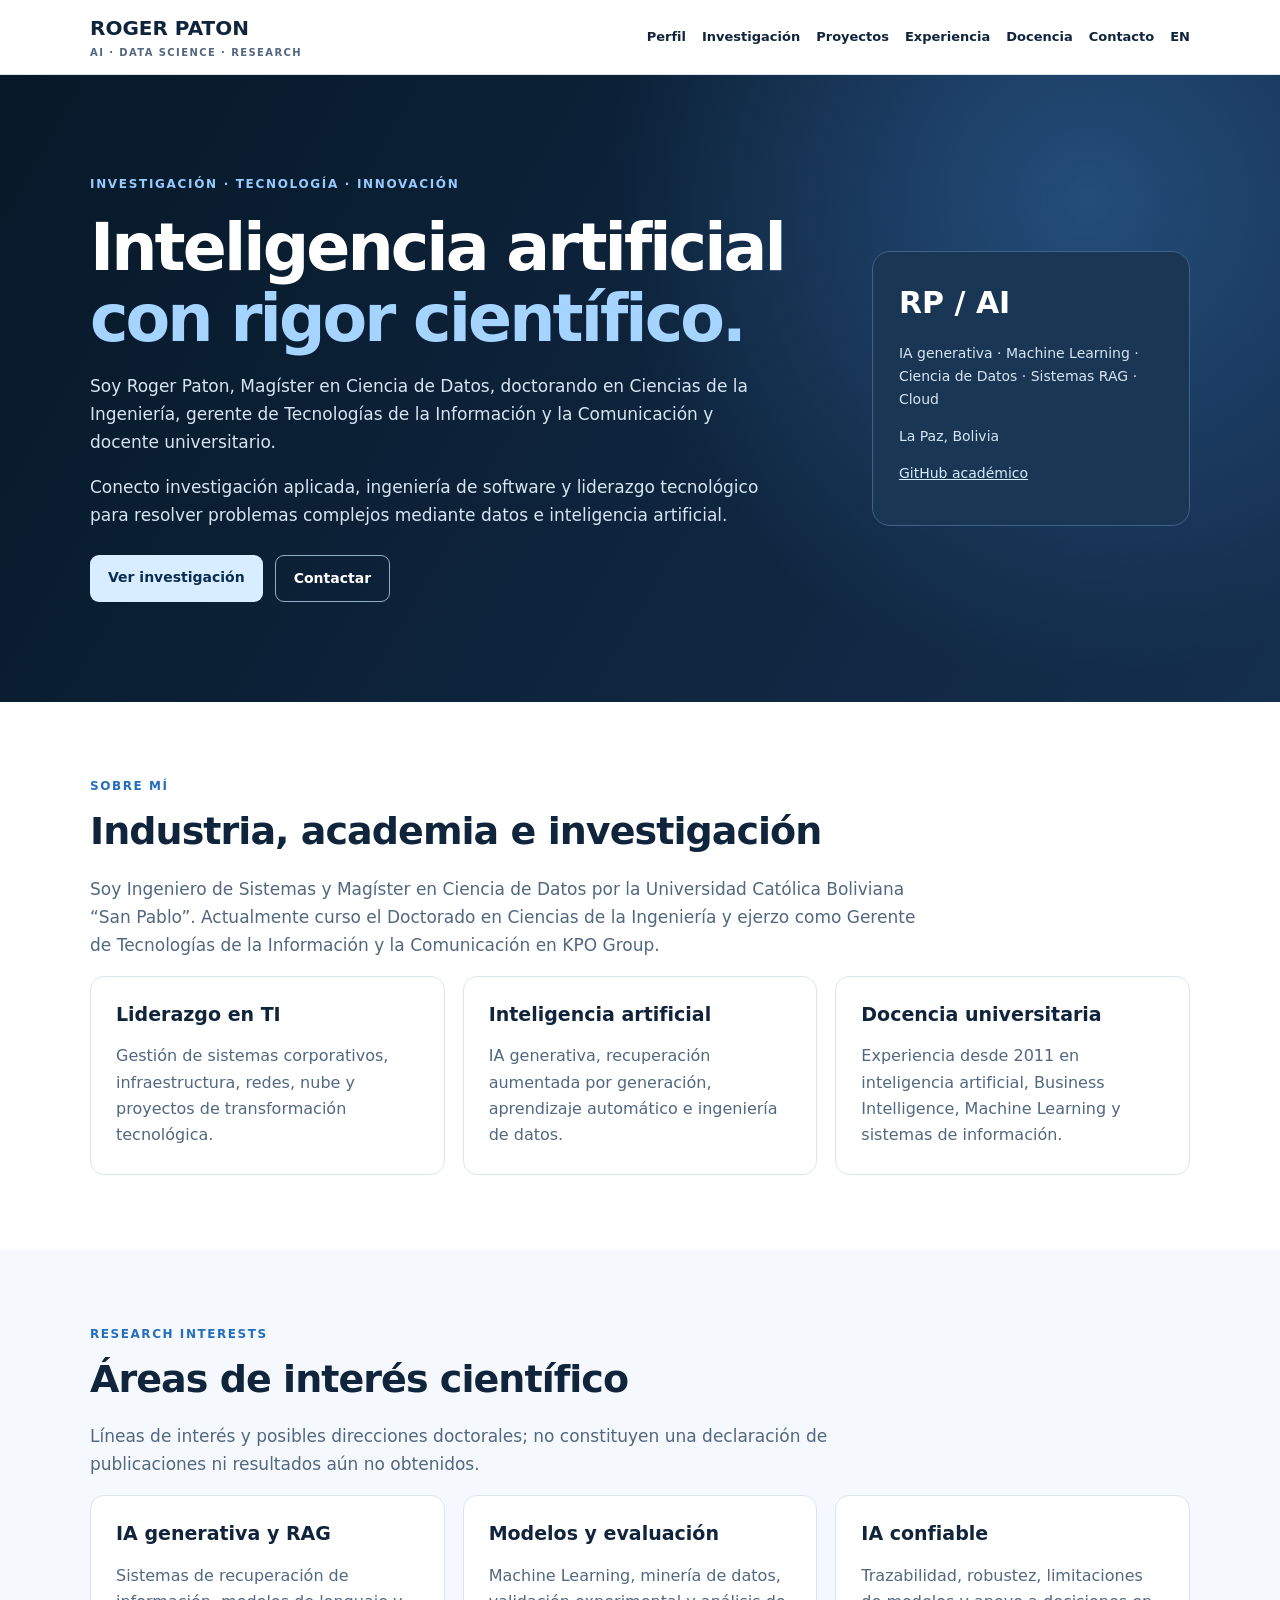
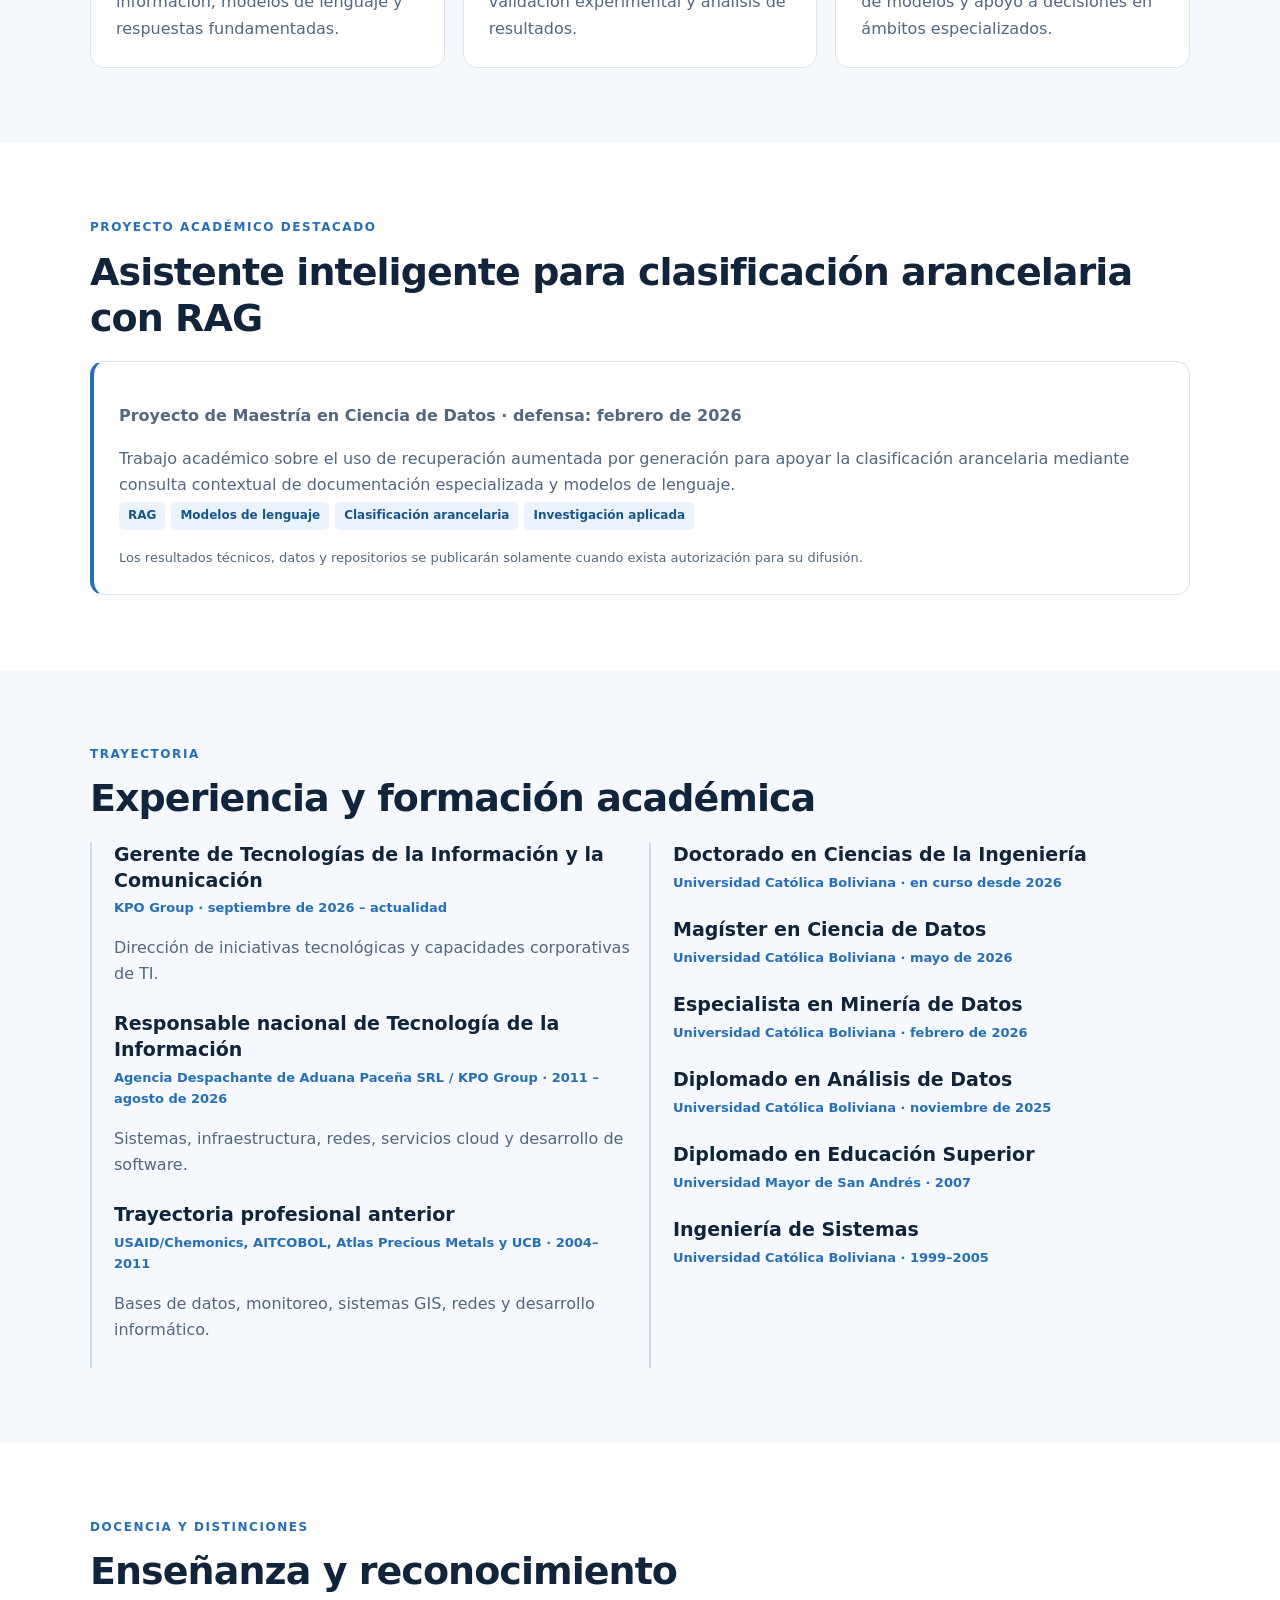
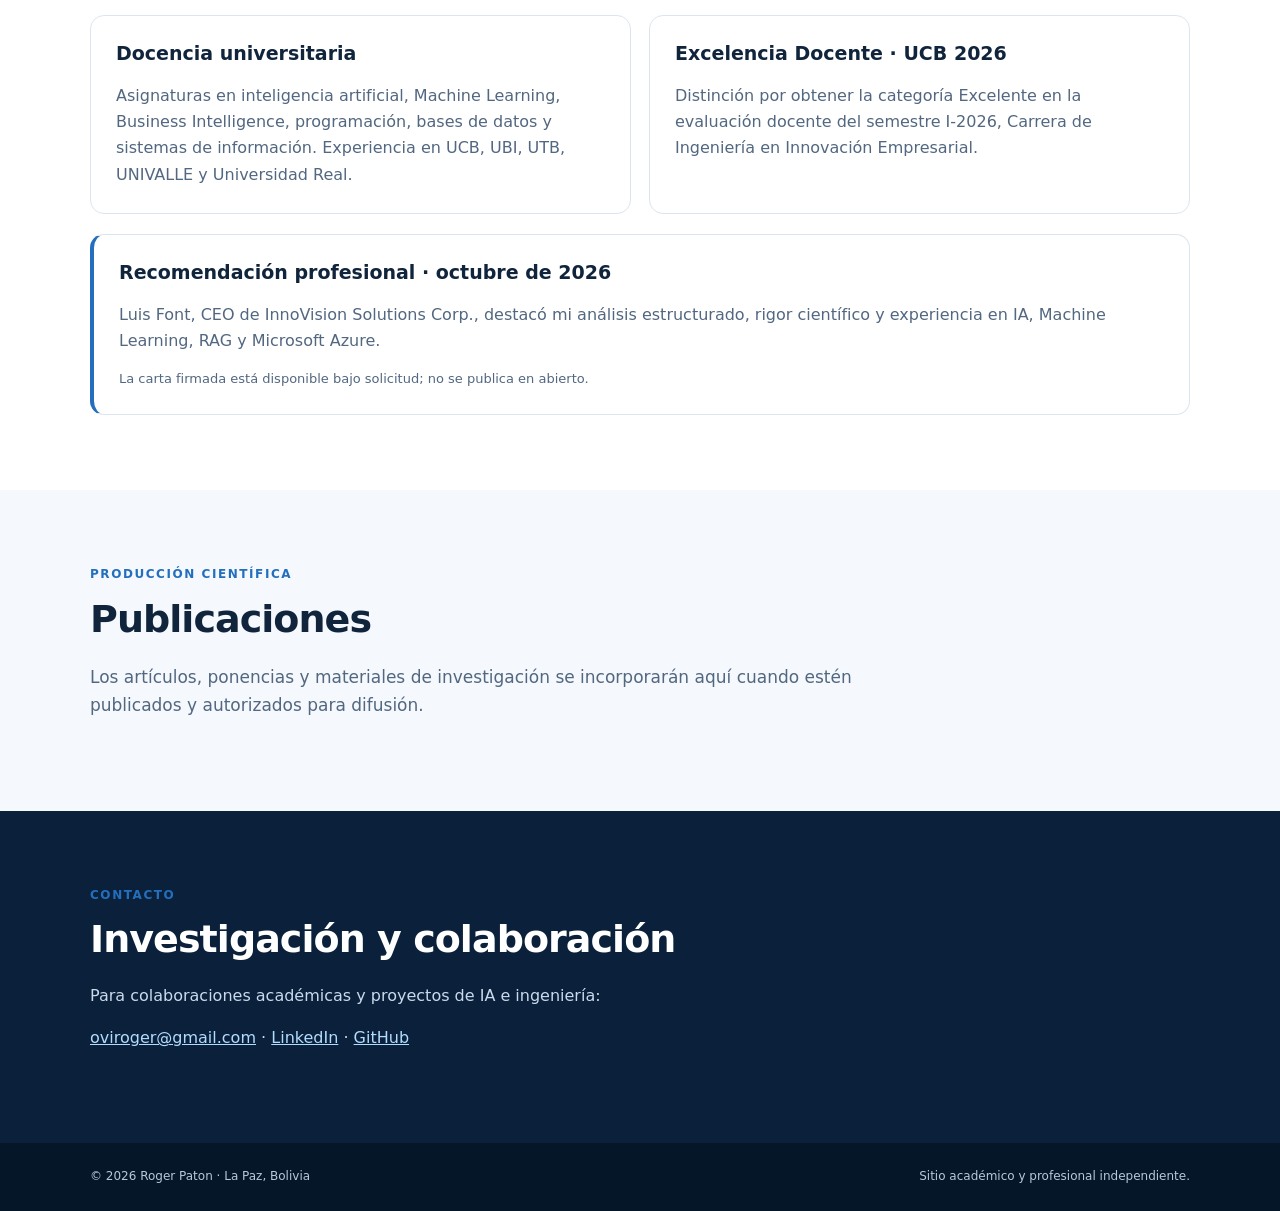
==== index.html @ f7f57e10 "Publish Spanish homepage with Roger Paton branding" ====
<!doctype html>
<html lang="es"><head><meta charset="utf-8"><meta name="viewport" content="width=device-width, initial-scale=1">
<meta name="description" content="Roger Paton: investigación en inteligencia artificial, ciencia de datos, RAG e ingeniería. Perfil académico y profesional.">
<title>Roger Paton | AI, Data Science & Engineering Research</title>
<link rel="stylesheet" href="/assets/style.css"><link rel="canonical" href="https://roger-paton-ai.github.io/">
<link rel="alternate" hreflang="en" href="https://roger-paton-ai.github.io/en/"></head>
<body><a class="skip" href="#inicio">Ir al contenido</a>
<header><div class="wrap"><a class="brand" href="/">ROGER PATON<small>AI · DATA SCIENCE · RESEARCH</small></a><nav aria-label="Navegación"><a href="#perfil">Perfil</a><a href="#investigacion">Investigación</a><a href="#proyectos">Proyectos</a><a href="#experiencia">Experiencia</a><a href="#docencia">Docencia</a><a href="#contacto">Contacto</a><a href="/en/" lang="en">EN</a></nav></div></header>
<main id="inicio"><section class="hero"><div class="wrap hero-grid"><div><div class="eyebrow">Investigación · Tecnología · Innovación</div><h1>Inteligencia artificial <span>con rigor científico.</span></h1><p>Soy Roger Paton, Magíster en Ciencia de Datos, doctorando en Ciencias de la Ingeniería, gerente de Tecnologías de la Información y la Comunicación y docente universitario.</p><p>Conecto investigación aplicada, ingeniería de software y liderazgo tecnológico para resolver problemas complejos mediante datos e inteligencia artificial.</p><div class="buttons"><a class="btn" href="#investigacion">Ver investigación</a><a class="btn outline" href="#contacto">Contactar</a></div></div><aside class="hero-card"><strong>RP / AI</strong><p>IA generativa · Machine Learning · Ciencia de Datos · Sistemas RAG · Cloud</p><p>La Paz, Bolivia</p><p><a href="https://github.com/roger-paton-ai" style="color:#d4ecff">GitHub académico</a></p></aside></div></section>
<section class="section" id="perfil"><div class="wrap"><div class="over">Sobre mí</div><h2>Industria, academia e investigación</h2><p class="lead">Soy Ingeniero de Sistemas y Magíster en Ciencia de Datos por la Universidad Católica Boliviana “San Pablo”. Actualmente curso el Doctorado en Ciencias de la Ingeniería y ejerzo como Gerente de Tecnologías de la Información y la Comunicación en KPO Group.</p><div class="grid3"><article class="card"><h3>Liderazgo en TI</h3><p>Gestión de sistemas corporativos, infraestructura, redes, nube y proyectos de transformación tecnológica.</p></article><article class="card"><h3>Inteligencia artificial</h3><p>IA generativa, recuperación aumentada por generación, aprendizaje automático e ingeniería de datos.</p></article><article class="card"><h3>Docencia universitaria</h3><p>Experiencia desde 2011 en inteligencia artificial, Business Intelligence, Machine Learning y sistemas de información.</p></article></div></div></section>
<section class="section alt" id="investigacion"><div class="wrap"><div class="over">Research interests</div><h2>Áreas de interés científico</h2><p class="lead">Líneas de interés y posibles direcciones doctorales; no constituyen una declaración de publicaciones ni resultados aún no obtenidos.</p><div class="grid3"><article class="card"><h3>IA generativa y RAG</h3><p>Sistemas de recuperación de información, modelos de lenguaje y respuestas fundamentadas.</p></article><article class="card"><h3>Modelos y evaluación</h3><p>Machine Learning, minería de datos, validación experimental y análisis de resultados.</p></article><article class="card"><h3>IA confiable</h3><p>Trazabilidad, robustez, limitaciones de modelos y apoyo a decisiones en ámbitos especializados.</p></article></div></div></section>
<section class="section" id="proyectos"><div class="wrap"><div class="over">Proyecto académico destacado</div><h2>Asistente inteligente para clasificación arancelaria con RAG</h2><div class="panel feature"><p><strong>Proyecto de Maestría en Ciencia de Datos · defensa: febrero de 2026</strong></p><p>Trabajo académico sobre el uso de recuperación aumentada por generación para apoyar la clasificación arancelaria mediante consulta contextual de documentación especializada y modelos de lenguaje.</p><span class="tag">RAG</span><span class="tag">Modelos de lenguaje</span><span class="tag">Clasificación arancelaria</span><span class="tag">Investigación aplicada</span><p class="small">Los resultados técnicos, datos y repositorios se publicarán solamente cuando exista autorización para su difusión.</p></div></div></section>
<section class="section alt" id="experiencia"><div class="wrap"><div class="over">Trayectoria</div><h2>Experiencia y formación académica</h2><div class="grid2"><div class="timeline"><div class="entry"><h3>Gerente de Tecnologías de la Información y la Comunicación</h3><small>KPO Group · septiembre de 2026 – actualidad</small><p>Dirección de iniciativas tecnológicas y capacidades corporativas de TI.</p></div><div class="entry"><h3>Responsable nacional de Tecnología de la Información</h3><small>Agencia Despachante de Aduana Paceña SRL / KPO Group · 2011 – agosto de 2026</small><p>Sistemas, infraestructura, redes, servicios cloud y desarrollo de software.</p></div><div class="entry"><h3>Trayectoria profesional anterior</h3><small>USAID/Chemonics, AITCOBOL, Atlas Precious Metals y UCB · 2004–2011</small><p>Bases de datos, monitoreo, sistemas GIS, redes y desarrollo informático.</p></div></div><div class="timeline"><div class="entry"><h3>Doctorado en Ciencias de la Ingeniería</h3><small>Universidad Católica Boliviana · en curso desde 2026</small></div><div class="entry"><h3>Magíster en Ciencia de Datos</h3><small>Universidad Católica Boliviana · mayo de 2026</small></div><div class="entry"><h3>Especialista en Minería de Datos</h3><small>Universidad Católica Boliviana · febrero de 2026</small></div><div class="entry"><h3>Diplomado en Análisis de Datos</h3><small>Universidad Católica Boliviana · noviembre de 2025</small></div><div class="entry"><h3>Diplomado en Educación Superior</h3><small>Universidad Mayor de San Andrés · 2007</small></div><div class="entry"><h3>Ingeniería de Sistemas</h3><small>Universidad Católica Boliviana · 1999–2005</small></div></div></div></div></section>
<section class="section" id="docencia"><div class="wrap"><div class="over">Docencia y distinciones</div><h2>Enseñanza y reconocimiento</h2><div class="grid2"><article class="card"><h3>Docencia universitaria</h3><p>Asignaturas en inteligencia artificial, Machine Learning, Business Intelligence, programación, bases de datos y sistemas de información. Experiencia en UCB, UBI, UTB, UNIVALLE y Universidad Real.</p></article><article class="card"><h3>Excelencia Docente · UCB 2026</h3><p>Distinción por obtener la categoría Excelente en la evaluación docente del semestre I-2026, Carrera de Ingeniería en Innovación Empresarial.</p></article></div><div class="panel feature" style="margin-top:20px"><h3>Recomendación profesional · octubre de 2026</h3><p>Luis Font, CEO de InnoVision Solutions Corp., destacó mi análisis estructurado, rigor científico y experiencia en IA, Machine Learning, RAG y Microsoft Azure.</p><p class="small">La carta firmada está disponible bajo solicitud; no se publica en abierto.</p></div></div></section>
<section class="section alt" id="publicaciones"><div class="wrap"><div class="over">Producción científica</div><h2>Publicaciones</h2><p class="lead">Los artículos, ponencias y materiales de investigación se incorporarán aquí cuando estén publicados y autorizados para difusión.</p></div></section>
<section class="section contact" id="contacto"><div class="wrap"><div class="over">Contacto</div><h2>Investigación y colaboración</h2><p>Para colaboraciones académicas y proyectos de IA e ingeniería:</p><p><a href="mailto:oviroger@gmail.com">oviroger@gmail.com</a> · <a href="https://www.linkedin.com/in/r-paton-g/">LinkedIn</a> · <a href="https://github.com/roger-paton-ai">GitHub</a></p></div></section></main>
<footer class="footer"><div class="wrap"><span>© 2026 Roger Paton · La Paz, Bolivia</span><span>Sitio académico y profesional independiente.</span></div></footer></body></html>
---- assets/style.css ----
:root{--ink:#10243c;--muted:#526780;--blue:#246fbd;--line:#dce5ee;--bg:#f5f8fc}*{box-sizing:border-box}html{scroll-behavior:smooth}body{margin:0;font:16px/1.65 system-ui,-apple-system,Segoe UI,Arial,sans-serif;color:var(--ink)}a{color:var(--blue)}.wrap{width:min(1100px,92%);margin:auto}header{position:sticky;top:0;background:#fff;border-bottom:1px solid var(--line);z-index:5}header .wrap{min-height:74px;display:flex;align-items:center;justify-content:space-between;gap:16px}.brand{text-decoration:none;color:var(--ink);font-weight:800;font-size:20px}.brand small{display:block;font-size:10px;letter-spacing:.14em;color:var(--muted)}nav{display:flex;gap:16px;flex-wrap:wrap}nav a{color:var(--ink);text-decoration:none;font-size:13px;font-weight:650}.hero{background:radial-gradient(circle at 85% 20%,#244d7a,transparent 40%),linear-gradient(120deg,#071929,#142e4d);color:white;padding:100px 0}.hero-grid{display:grid;grid-template-columns:1.6fr .7fr;gap:55px;align-items:center}.eyebrow{font-size:12px;letter-spacing:.14em;font-weight:750;color:#97caff;text-transform:uppercase}h1{font-size:clamp(40px,5.3vw,65px);letter-spacing:-.045em;line-height:1.1;margin:17px 0}h1 span{color:#a4d4ff}h2{font-size:clamp(29px,3vw,38px);letter-spacing:-.025em;line-height:1.2;margin:12px 0 20px}h3{font-size:19px;line-height:1.35;margin:0 0 9px}.hero p{color:#d7e5f3;font-size:17px;max-width:680px}.hero-card{background:#193755;border:1px solid #3e628a;border-radius:18px;padding:26px}.hero-card strong{display:block;font-size:30px;margin-bottom:12px}.hero-card p{font-size:14px}.buttons{display:flex;gap:12px;flex-wrap:wrap;margin-top:26px}.btn{display:inline-block;text-decoration:none;background:#d8edff;color:#0b2d53;padding:11px 18px;border-radius:9px;font-size:14px;font-weight:800}.btn.outline{background:transparent;border:1px solid #92adc6;color:white}.section{padding:75px 0}.alt{background:var(--bg)}.over{font-size:12px;text-transform:uppercase;letter-spacing:.13em;font-weight:800;color:var(--blue)}.lead{max-width:850px;color:var(--muted);font-size:17px}.grid3,.grid2{display:grid;gap:18px}.grid3{grid-template-columns:repeat(3,1fr)}.grid2{grid-template-columns:repeat(2,1fr)}.card,.panel{border:1px solid var(--line);background:white;border-radius:14px;padding:25px}.card p,.panel p{color:var(--muted);margin-bottom:0}.tag{display:inline-block;background:#eaf3fc;border-radius:5px;padding:4px 9px;margin:4px 6px 4px 0;font-size:12px;color:#19558d;font-weight:700}.timeline{border-left:2px solid #c7dcef;padding-left:22px}.entry{margin-bottom:24px}.entry h3{margin-bottom:4px}.entry small{display:block;font-size:13px;color:var(--blue);font-weight:700;margin-bottom:7px}.entry p{color:var(--muted)}.feature{border-left:4px solid var(--blue)}.small{font-size:13px;color:var(--muted)}.contact{background:#0b213b;color:white}.contact p{color:#cadaed}.contact a{color:#b2dcff}.footer{background:#061629;color:#b6c8da;padding:24px 0;font-size:12px}.footer .wrap{display:flex;justify-content:space-between;gap:20px}.skip{position:absolute;left:-10000px}.skip:focus{left:10px;top:10px;z-index:9;background:white}@media(max-width:850px){header .wrap{padding:14px 0;display:block}nav{margin-top:10px}.hero-grid,.grid2{grid-template-columns:1fr}.grid3{grid-template-columns:1fr}.hero{padding:65px 0}.hero-card{max-width:450px}.section{padding:55px 0}.footer .wrap{display:block}}
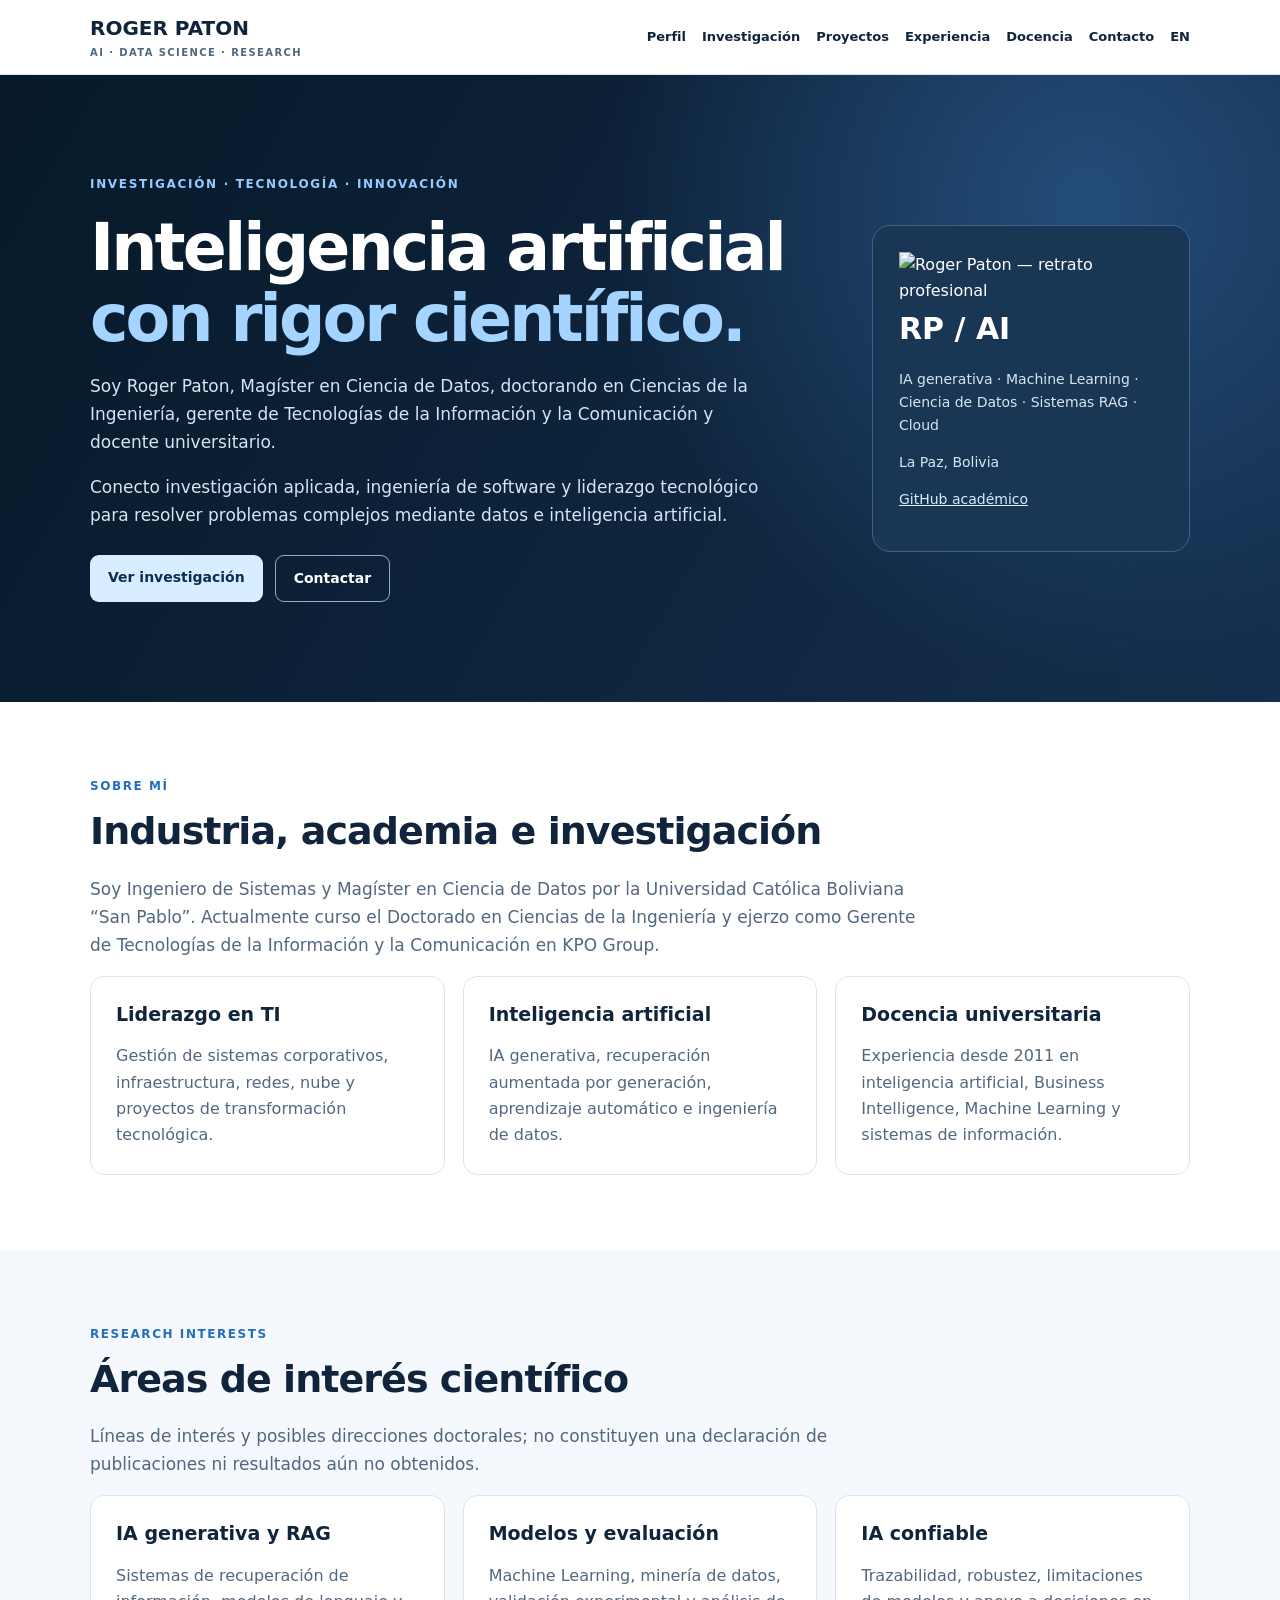
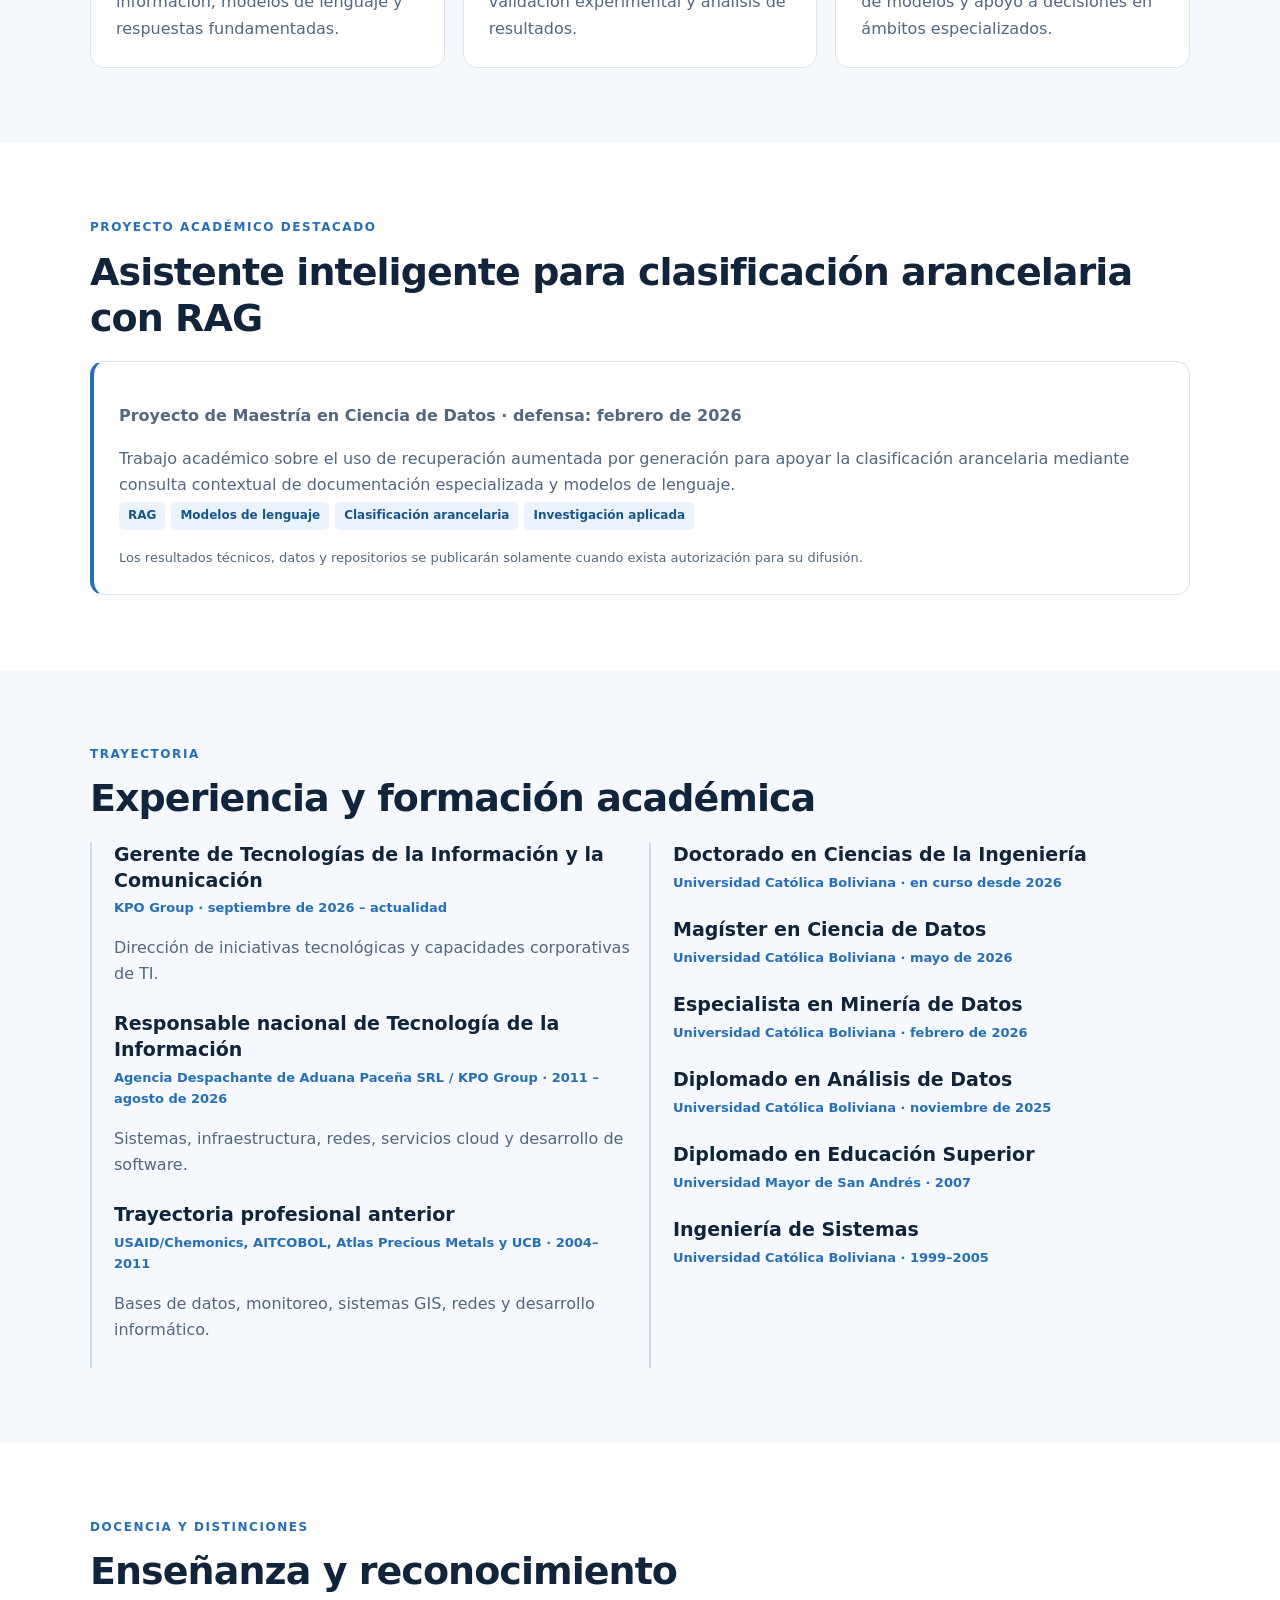
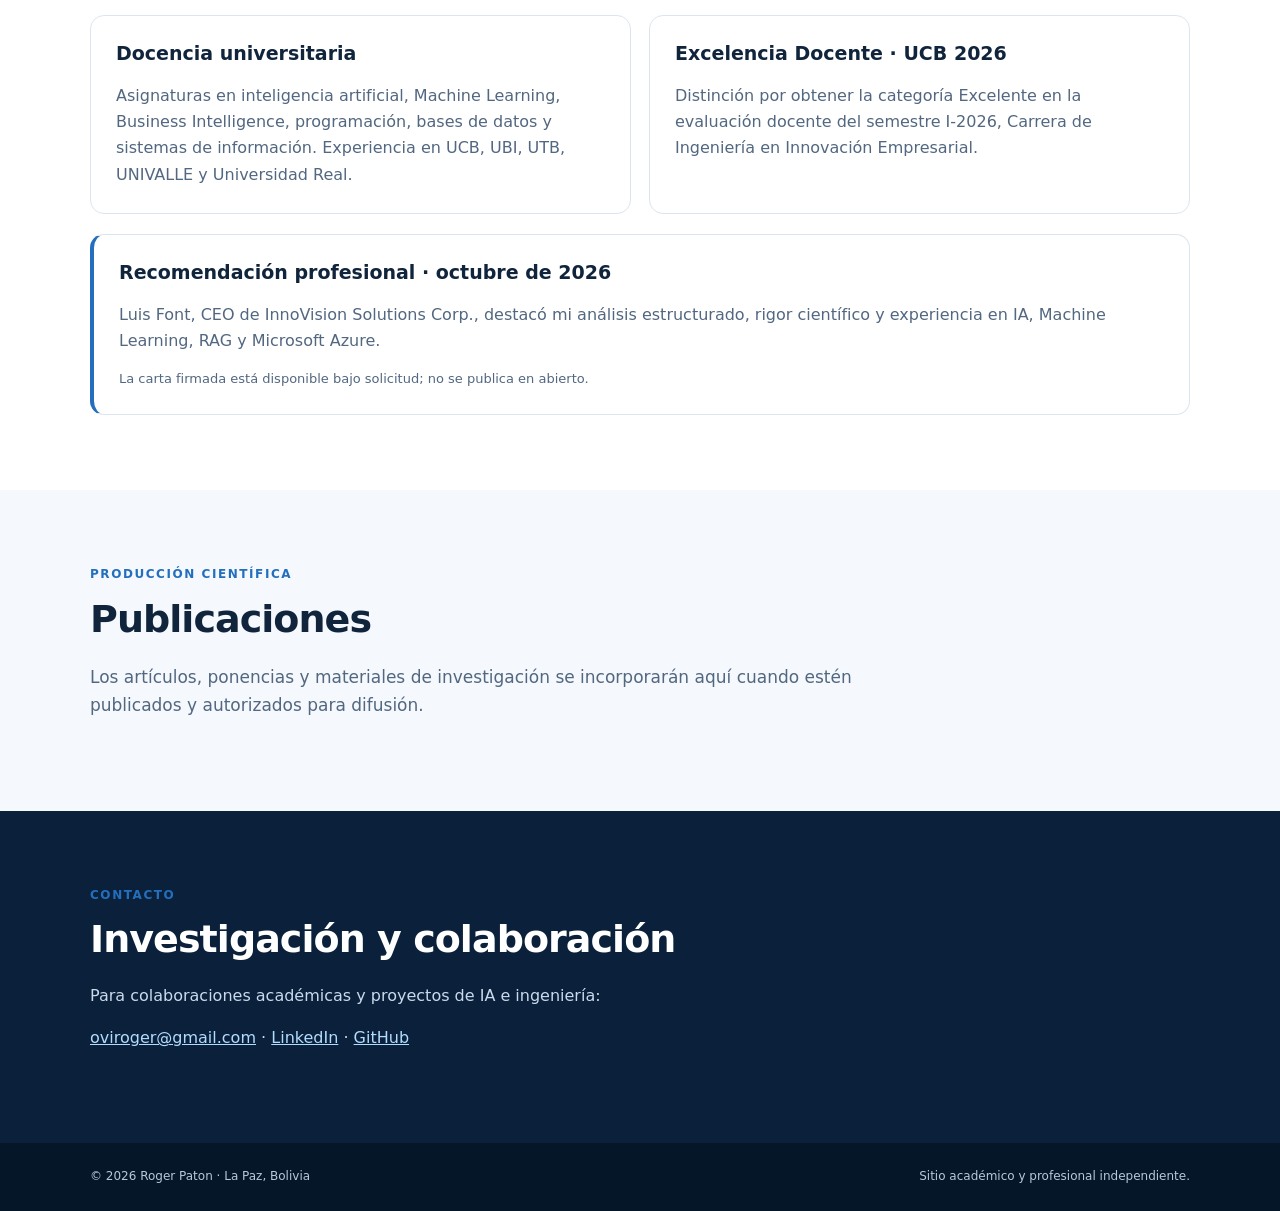
==== commit c9bb2dde: "Add Roger Paton portrait to landing page" ====
--- a/index.html
+++ b/index.html
@@ -6,7 +6,7 @@
 <link rel="alternate" hreflang="en" href="https://roger-paton-ai.github.io/en/"></head>
 <body><a class="skip" href="#inicio">Ir al contenido</a>
 <header><div class="wrap"><a class="brand" href="/">ROGER PATON<small>AI · DATA SCIENCE · RESEARCH</small></a><nav aria-label="Navegación"><a href="#perfil">Perfil</a><a href="#investigacion">Investigación</a><a href="#proyectos">Proyectos</a><a href="#experiencia">Experiencia</a><a href="#docencia">Docencia</a><a href="#contacto">Contacto</a><a href="/en/" lang="en">EN</a></nav></div></header>
-<main id="inicio"><section class="hero"><div class="wrap hero-grid"><div><div class="eyebrow">Investigación · Tecnología · Innovación</div><h1>Inteligencia artificial <span>con rigor científico.</span></h1><p>Soy Roger Paton, Magíster en Ciencia de Datos, doctorando en Ciencias de la Ingeniería, gerente de Tecnologías de la Información y la Comunicación y docente universitario.</p><p>Conecto investigación aplicada, ingeniería de software y liderazgo tecnológico para resolver problemas complejos mediante datos e inteligencia artificial.</p><div class="buttons"><a class="btn" href="#investigacion">Ver investigación</a><a class="btn outline" href="#contacto">Contactar</a></div></div><aside class="hero-card"><strong>RP / AI</strong><p>IA generativa · Machine Learning · Ciencia de Datos · Sistemas RAG · Cloud</p><p>La Paz, Bolivia</p><p><a href="https://github.com/roger-paton-ai" style="color:#d4ecff">GitHub académico</a></p></aside></div></section>
+<main id="inicio"><section class="hero"><div class="wrap hero-grid"><div><div class="eyebrow">Investigación · Tecnología · Innovación</div><h1>Inteligencia artificial <span>con rigor científico.</span></h1><p>Soy Roger Paton, Magíster en Ciencia de Datos, doctorando en Ciencias de la Ingeniería, gerente de Tecnologías de la Información y la Comunicación y docente universitario.</p><p>Conecto investigación aplicada, ingeniería de software y liderazgo tecnológico para resolver problemas complejos mediante datos e inteligencia artificial.</p><div class="buttons"><a class="btn" href="#investigacion">Ver investigación</a><a class="btn outline" href="#contacto">Contactar</a></div></div><aside class="hero-card"><img class="portrait" src="/assets/img/roger-paton.jpg" alt="Roger Paton — retrato profesional" width="360" height="360" decoding="async" fetchpriority="high"><strong>RP / AI</strong><p>IA generativa · Machine Learning · Ciencia de Datos · Sistemas RAG · Cloud</p><p>La Paz, Bolivia</p><p><a href="https://github.com/roger-paton-ai" style="color:#d4ecff">GitHub académico</a></p></aside></div></section>
 <section class="section" id="perfil"><div class="wrap"><div class="over">Sobre mí</div><h2>Industria, academia e investigación</h2><p class="lead">Soy Ingeniero de Sistemas y Magíster en Ciencia de Datos por la Universidad Católica Boliviana “San Pablo”. Actualmente curso el Doctorado en Ciencias de la Ingeniería y ejerzo como Gerente de Tecnologías de la Información y la Comunicación en KPO Group.</p><div class="grid3"><article class="card"><h3>Liderazgo en TI</h3><p>Gestión de sistemas corporativos, infraestructura, redes, nube y proyectos de transformación tecnológica.</p></article><article class="card"><h3>Inteligencia artificial</h3><p>IA generativa, recuperación aumentada por generación, aprendizaje automático e ingeniería de datos.</p></article><article class="card"><h3>Docencia universitaria</h3><p>Experiencia desde 2011 en inteligencia artificial, Business Intelligence, Machine Learning y sistemas de información.</p></article></div></div></section>
 <section class="section alt" id="investigacion"><div class="wrap"><div class="over">Research interests</div><h2>Áreas de interés científico</h2><p class="lead">Líneas de interés y posibles direcciones doctorales; no constituyen una declaración de publicaciones ni resultados aún no obtenidos.</p><div class="grid3"><article class="card"><h3>IA generativa y RAG</h3><p>Sistemas de recuperación de información, modelos de lenguaje y respuestas fundamentadas.</p></article><article class="card"><h3>Modelos y evaluación</h3><p>Machine Learning, minería de datos, validación experimental y análisis de resultados.</p></article><article class="card"><h3>IA confiable</h3><p>Trazabilidad, robustez, limitaciones de modelos y apoyo a decisiones en ámbitos especializados.</p></article></div></div></section>
 <section class="section" id="proyectos"><div class="wrap"><div class="over">Proyecto académico destacado</div><h2>Asistente inteligente para clasificación arancelaria con RAG</h2><div class="panel feature"><p><strong>Proyecto de Maestría en Ciencia de Datos · defensa: febrero de 2026</strong></p><p>Trabajo académico sobre el uso de recuperación aumentada por generación para apoyar la clasificación arancelaria mediante consulta contextual de documentación especializada y modelos de lenguaje.</p><span class="tag">RAG</span><span class="tag">Modelos de lenguaje</span><span class="tag">Clasificación arancelaria</span><span class="tag">Investigación aplicada</span><p class="small">Los resultados técnicos, datos y repositorios se publicarán solamente cuando exista autorización para su difusión.</p></div></div></section>
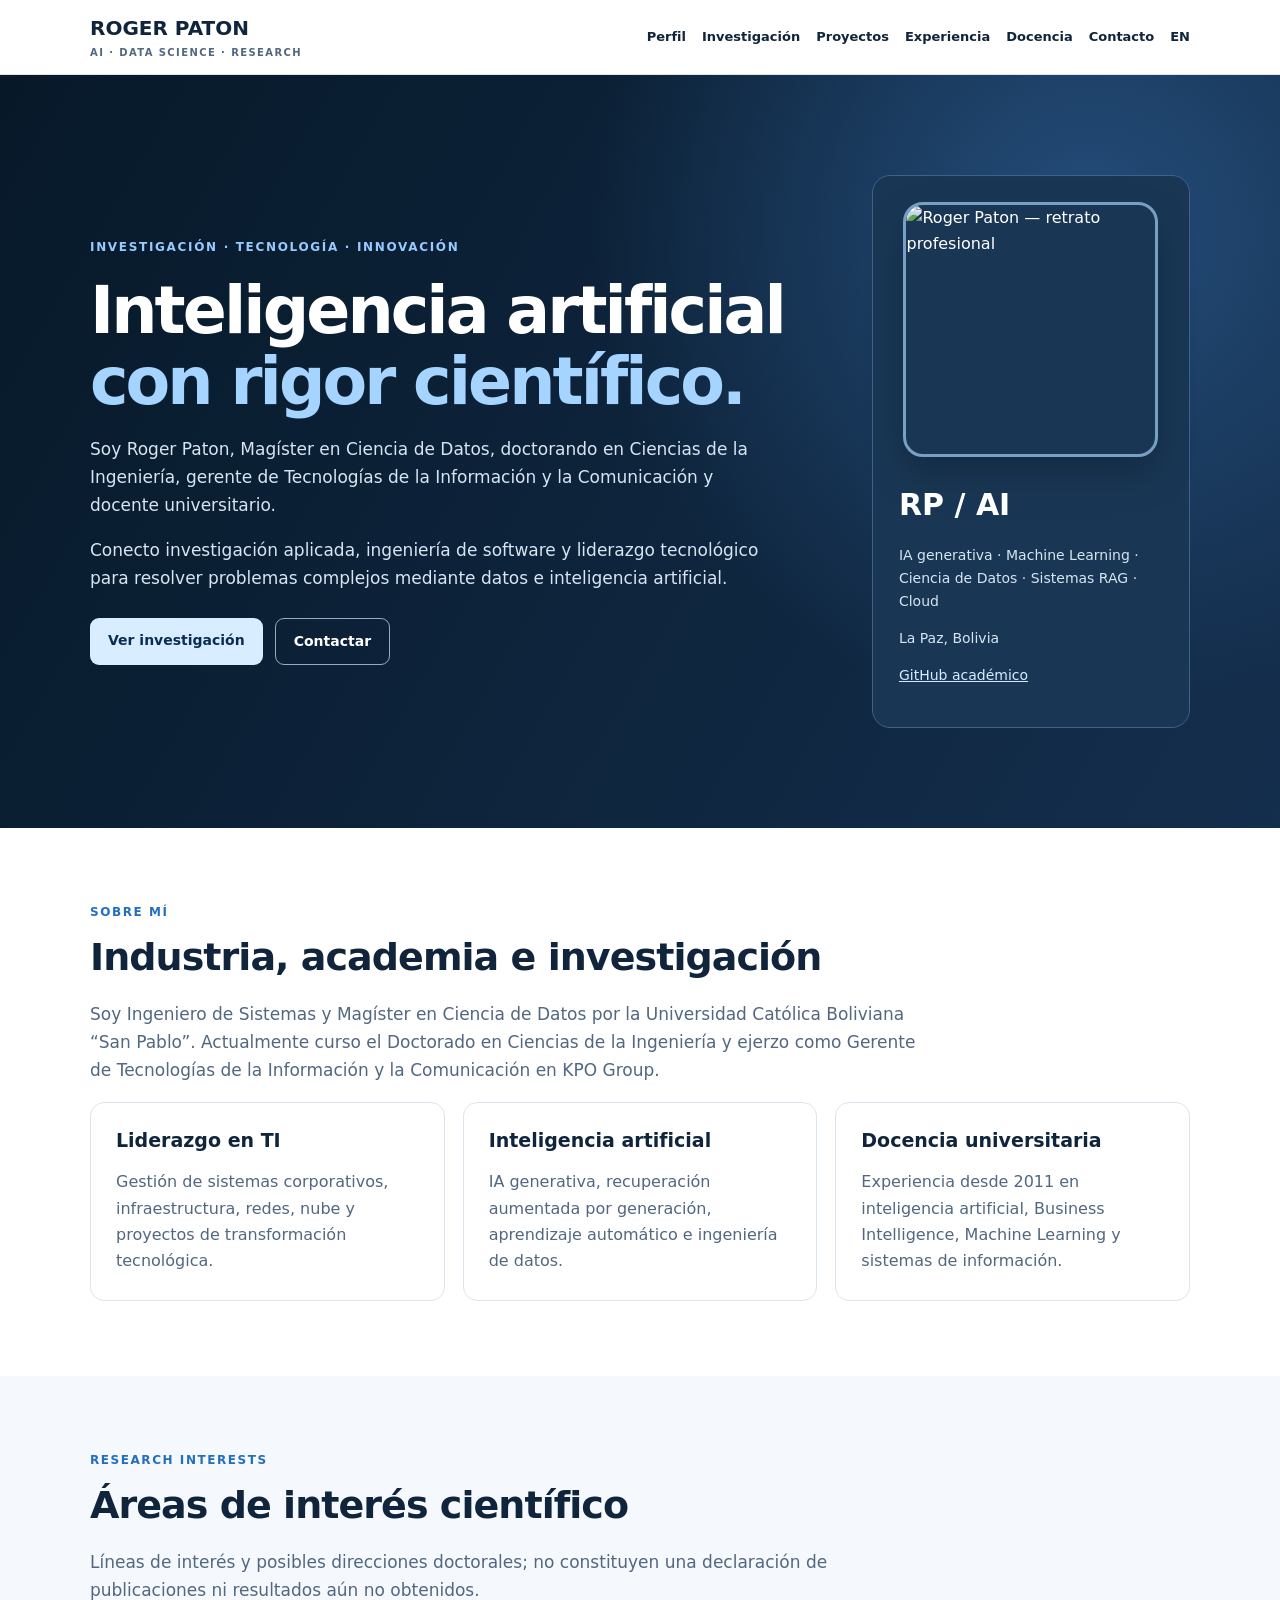
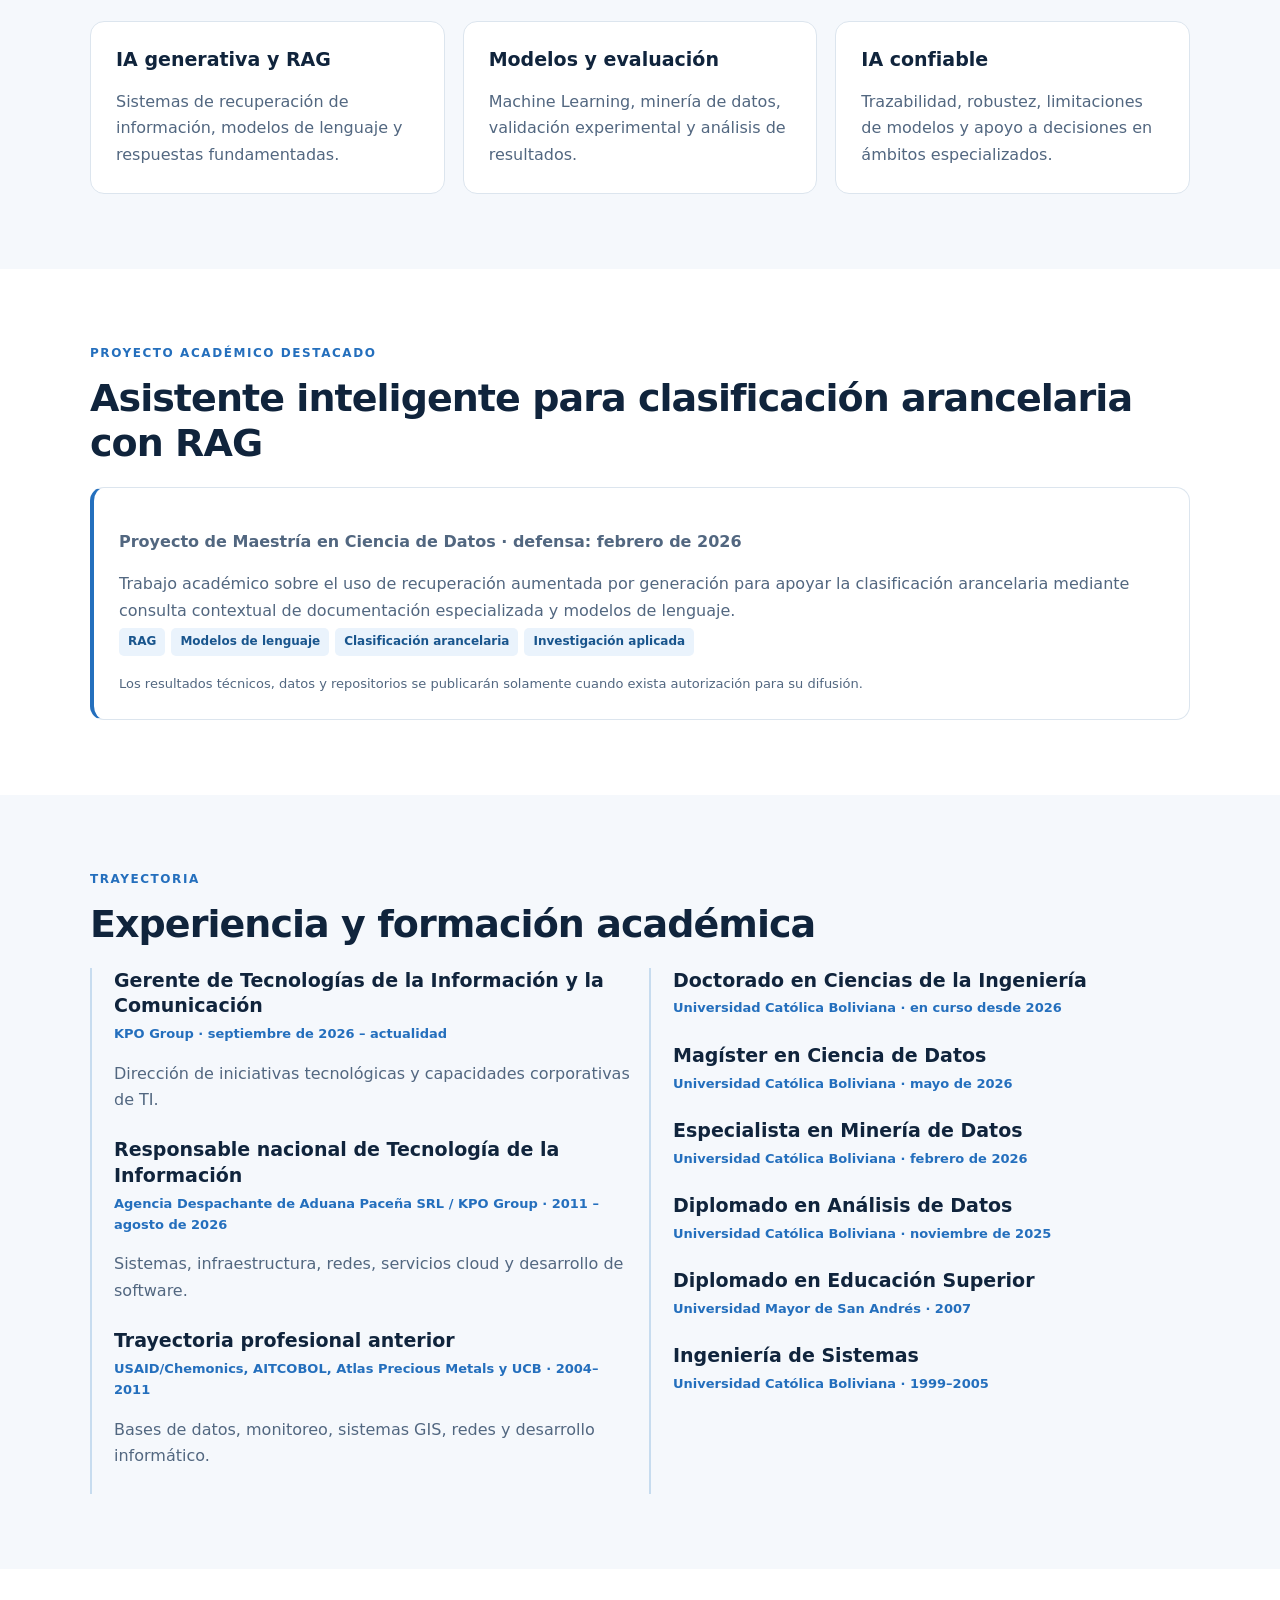
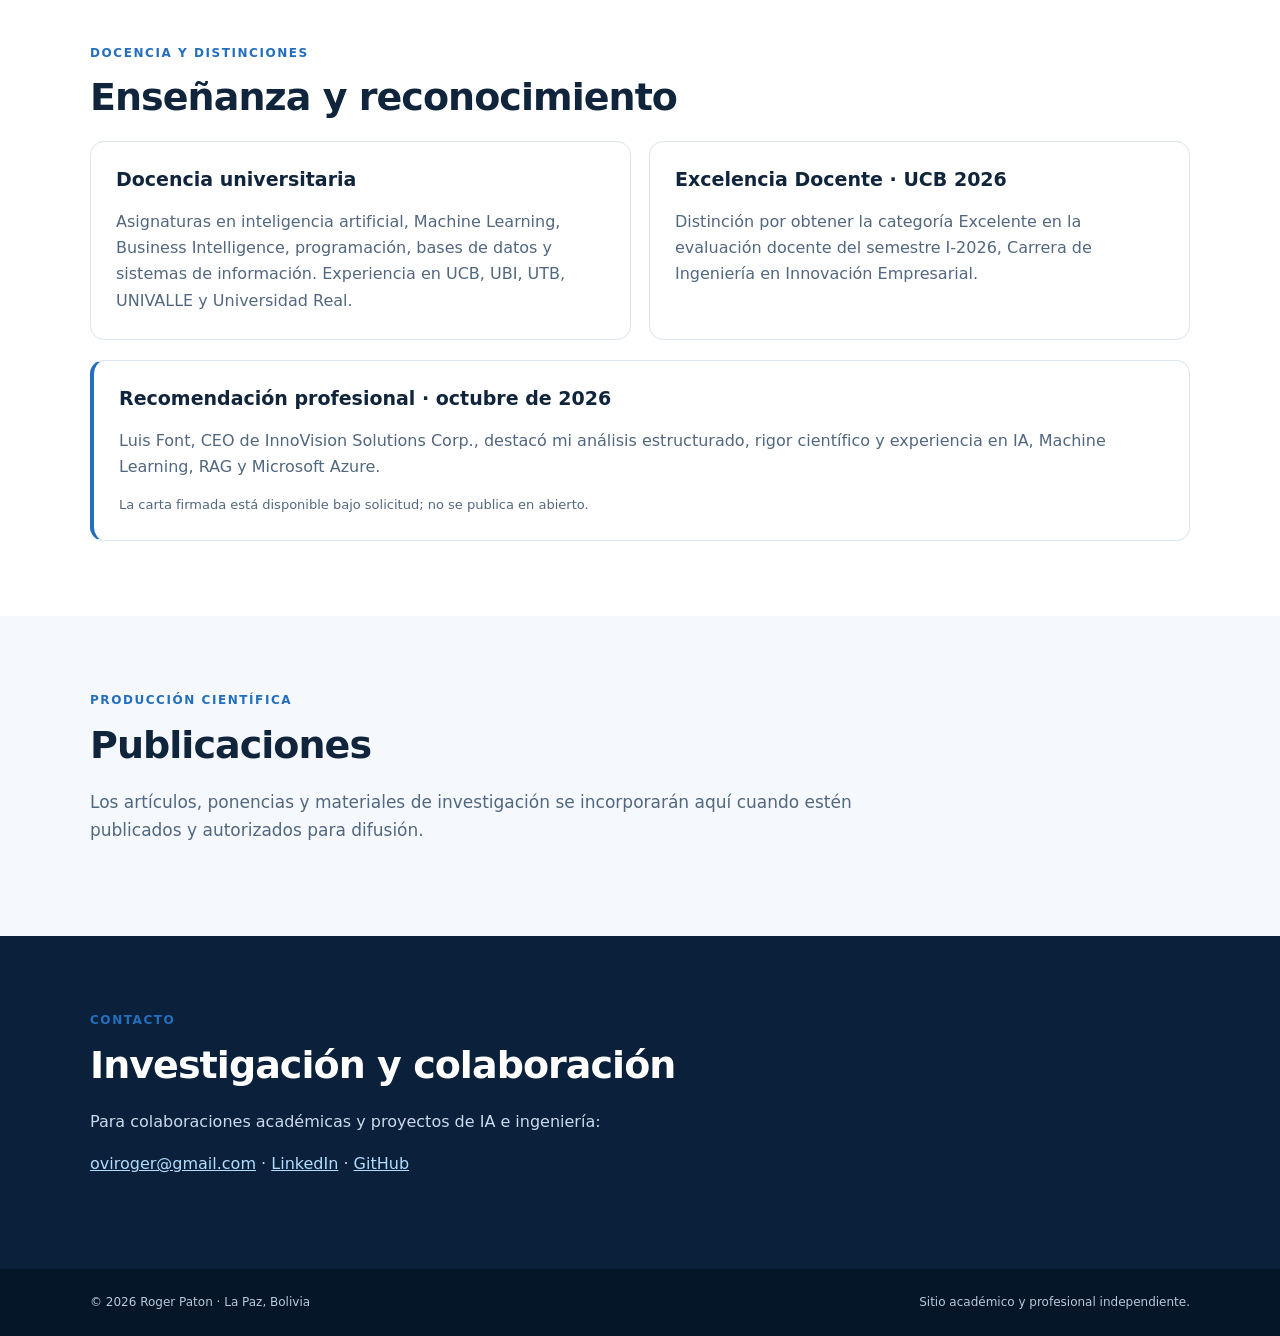
==== commit daed56d2: "Refresh portrait and style assets for GitHub Pages" ====
--- a/index.html
+++ b/index.html
@@ -2,11 +2,11 @@
 <html lang="es"><head><meta charset="utf-8"><meta name="viewport" content="width=device-width, initial-scale=1">
 <meta name="description" content="Roger Paton: investigación en inteligencia artificial, ciencia de datos, RAG e ingeniería. Perfil académico y profesional.">
 <title>Roger Paton | AI, Data Science & Engineering Research</title>
-<link rel="stylesheet" href="/assets/style.css"><link rel="canonical" href="https://roger-paton-ai.github.io/">
+<link rel="stylesheet" href="/assets/style.css?v=20261116"><link rel="canonical" href="https://roger-paton-ai.github.io/">
 <link rel="alternate" hreflang="en" href="https://roger-paton-ai.github.io/en/"></head>
 <body><a class="skip" href="#inicio">Ir al contenido</a>
 <header><div class="wrap"><a class="brand" href="/">ROGER PATON<small>AI · DATA SCIENCE · RESEARCH</small></a><nav aria-label="Navegación"><a href="#perfil">Perfil</a><a href="#investigacion">Investigación</a><a href="#proyectos">Proyectos</a><a href="#experiencia">Experiencia</a><a href="#docencia">Docencia</a><a href="#contacto">Contacto</a><a href="/en/" lang="en">EN</a></nav></div></header>
-<main id="inicio"><section class="hero"><div class="wrap hero-grid"><div><div class="eyebrow">Investigación · Tecnología · Innovación</div><h1>Inteligencia artificial <span>con rigor científico.</span></h1><p>Soy Roger Paton, Magíster en Ciencia de Datos, doctorando en Ciencias de la Ingeniería, gerente de Tecnologías de la Información y la Comunicación y docente universitario.</p><p>Conecto investigación aplicada, ingeniería de software y liderazgo tecnológico para resolver problemas complejos mediante datos e inteligencia artificial.</p><div class="buttons"><a class="btn" href="#investigacion">Ver investigación</a><a class="btn outline" href="#contacto">Contactar</a></div></div><aside class="hero-card"><img class="portrait" src="/assets/img/roger-paton.jpg" alt="Roger Paton — retrato profesional" width="360" height="360" decoding="async" fetchpriority="high"><strong>RP / AI</strong><p>IA generativa · Machine Learning · Ciencia de Datos · Sistemas RAG · Cloud</p><p>La Paz, Bolivia</p><p><a href="https://github.com/roger-paton-ai" style="color:#d4ecff">GitHub académico</a></p></aside></div></section>
+<main id="inicio"><section class="hero"><div class="wrap hero-grid"><div><div class="eyebrow">Investigación · Tecnología · Innovación</div><h1>Inteligencia artificial <span>con rigor científico.</span></h1><p>Soy Roger Paton, Magíster en Ciencia de Datos, doctorando en Ciencias de la Ingeniería, gerente de Tecnologías de la Información y la Comunicación y docente universitario.</p><p>Conecto investigación aplicada, ingeniería de software y liderazgo tecnológico para resolver problemas complejos mediante datos e inteligencia artificial.</p><div class="buttons"><a class="btn" href="#investigacion">Ver investigación</a><a class="btn outline" href="#contacto">Contactar</a></div></div><aside class="hero-card"><img class="portrait" src="/assets/img/roger-paton.jpg?v=20261116" alt="Roger Paton — retrato profesional" width="360" height="360" decoding="async" fetchpriority="high"><strong>RP / AI</strong><p>IA generativa · Machine Learning · Ciencia de Datos · Sistemas RAG · Cloud</p><p>La Paz, Bolivia</p><p><a href="https://github.com/roger-paton-ai" style="color:#d4ecff">GitHub académico</a></p></aside></div></section>
 <section class="section" id="perfil"><div class="wrap"><div class="over">Sobre mí</div><h2>Industria, academia e investigación</h2><p class="lead">Soy Ingeniero de Sistemas y Magíster en Ciencia de Datos por la Universidad Católica Boliviana “San Pablo”. Actualmente curso el Doctorado en Ciencias de la Ingeniería y ejerzo como Gerente de Tecnologías de la Información y la Comunicación en KPO Group.</p><div class="grid3"><article class="card"><h3>Liderazgo en TI</h3><p>Gestión de sistemas corporativos, infraestructura, redes, nube y proyectos de transformación tecnológica.</p></article><article class="card"><h3>Inteligencia artificial</h3><p>IA generativa, recuperación aumentada por generación, aprendizaje automático e ingeniería de datos.</p></article><article class="card"><h3>Docencia universitaria</h3><p>Experiencia desde 2011 en inteligencia artificial, Business Intelligence, Machine Learning y sistemas de información.</p></article></div></div></section>
 <section class="section alt" id="investigacion"><div class="wrap"><div class="over">Research interests</div><h2>Áreas de interés científico</h2><p class="lead">Líneas de interés y posibles direcciones doctorales; no constituyen una declaración de publicaciones ni resultados aún no obtenidos.</p><div class="grid3"><article class="card"><h3>IA generativa y RAG</h3><p>Sistemas de recuperación de información, modelos de lenguaje y respuestas fundamentadas.</p></article><article class="card"><h3>Modelos y evaluación</h3><p>Machine Learning, minería de datos, validación experimental y análisis de resultados.</p></article><article class="card"><h3>IA confiable</h3><p>Trazabilidad, robustez, limitaciones de modelos y apoyo a decisiones en ámbitos especializados.</p></article></div></div></section>
 <section class="section" id="proyectos"><div class="wrap"><div class="over">Proyecto académico destacado</div><h2>Asistente inteligente para clasificación arancelaria con RAG</h2><div class="panel feature"><p><strong>Proyecto de Maestría en Ciencia de Datos · defensa: febrero de 2026</strong></p><p>Trabajo académico sobre el uso de recuperación aumentada por generación para apoyar la clasificación arancelaria mediante consulta contextual de documentación especializada y modelos de lenguaje.</p><span class="tag">RAG</span><span class="tag">Modelos de lenguaje</span><span class="tag">Clasificación arancelaria</span><span class="tag">Investigación aplicada</span><p class="small">Los resultados técnicos, datos y repositorios se publicarán solamente cuando exista autorización para su difusión.</p></div></div></section>
--- a/assets/style.css
+++ b/assets/style.css
@@ -1 +1,3 @@
-:root{--ink:#10243c;--muted:#526780;--blue:#246fbd;--line:#dce5ee;--bg:#f5f8fc}*{box-sizing:border-box}html{scroll-behavior:smooth}body{margin:0;font:16px/1.65 system-ui,-apple-system,Segoe UI,Arial,sans-serif;color:var(--ink)}a{color:var(--blue)}.wrap{width:min(1100px,92%);margin:auto}header{position:sticky;top:0;background:#fff;border-bottom:1px solid var(--line);z-index:5}header .wrap{min-height:74px;display:flex;align-items:center;justify-content:space-between;gap:16px}.brand{text-decoration:none;color:var(--ink);font-weight:800;font-size:20px}.brand small{display:block;font-size:10px;letter-spacing:.14em;color:var(--muted)}nav{display:flex;gap:16px;flex-wrap:wrap}nav a{color:var(--ink);text-decoration:none;font-size:13px;font-weight:650}.hero{background:radial-gradient(circle at 85% 20%,#244d7a,transparent 40%),linear-gradient(120deg,#071929,#142e4d);color:white;padding:100px 0}.hero-grid{display:grid;grid-template-columns:1.6fr .7fr;gap:55px;align-items:center}.eyebrow{font-size:12px;letter-spacing:.14em;font-weight:750;color:#97caff;text-transform:uppercase}h1{font-size:clamp(40px,5.3vw,65px);letter-spacing:-.045em;line-height:1.1;margin:17px 0}h1 span{color:#a4d4ff}h2{font-size:clamp(29px,3vw,38px);letter-spacing:-.025em;line-height:1.2;margin:12px 0 20px}h3{font-size:19px;line-height:1.35;margin:0 0 9px}.hero p{color:#d7e5f3;font-size:17px;max-width:680px}.hero-card{background:#193755;border:1px solid #3e628a;border-radius:18px;padding:26px}.hero-card strong{display:block;font-size:30px;margin-bottom:12px}.hero-card p{font-size:14px}.buttons{display:flex;gap:12px;flex-wrap:wrap;margin-top:26px}.btn{display:inline-block;text-decoration:none;background:#d8edff;color:#0b2d53;padding:11px 18px;border-radius:9px;font-size:14px;font-weight:800}.btn.outline{background:transparent;border:1px solid #92adc6;color:white}.section{padding:75px 0}.alt{background:var(--bg)}.over{font-size:12px;text-transform:uppercase;letter-spacing:.13em;font-weight:800;color:var(--blue)}.lead{max-width:850px;color:var(--muted);font-size:17px}.grid3,.grid2{display:grid;gap:18px}.grid3{grid-template-columns:repeat(3,1fr)}.grid2{grid-template-columns:repeat(2,1fr)}.card,.panel{border:1px solid var(--line);background:white;border-radius:14px;padding:25px}.card p,.panel p{color:var(--muted);margin-bottom:0}.tag{display:inline-block;background:#eaf3fc;border-radius:5px;padding:4px 9px;margin:4px 6px 4px 0;font-size:12px;color:#19558d;font-weight:700}.timeline{border-left:2px solid #c7dcef;padding-left:22px}.entry{margin-bottom:24px}.entry h3{margin-bottom:4px}.entry small{display:block;font-size:13px;color:var(--blue);font-weight:700;margin-bottom:7px}.entry p{color:var(--muted)}.feature{border-left:4px solid var(--blue)}.small{font-size:13px;color:var(--muted)}.contact{background:#0b213b;color:white}.contact p{color:#cadaed}.contact a{color:#b2dcff}.footer{background:#061629;color:#b6c8da;padding:24px 0;font-size:12px}.footer .wrap{display:flex;justify-content:space-between;gap:20px}.skip{position:absolute;left:-10000px}.skip:focus{left:10px;top:10px;z-index:9;background:white}@media(max-width:850px){header .wrap{padding:14px 0;display:block}nav{margin-top:10px}.hero-grid,.grid2{grid-template-columns:1fr}.grid3{grid-template-columns:1fr}.hero{padding:65px 0}.hero-card{max-width:450px}.section{padding:55px 0}.footer .wrap{display:block}}+:root{--ink:#10243c;--muted:#526780;--blue:#246fbd;--line:#dce5ee;--bg:#f5f8fc}*{box-sizing:border-box}html{scroll-behavior:smooth}body{margin:0;font:16px/1.65 system-ui,-apple-system,Segoe UI,Arial,sans-serif;color:var(--ink)}a{color:var(--blue)}.wrap{width:min(1100px,92%);margin:auto}header{position:sticky;top:0;background:#fff;border-bottom:1px solid var(--line);z-index:5}header .wrap{min-height:74px;display:flex;align-items:center;justify-content:space-between;gap:16px}.brand{text-decoration:none;color:var(--ink);font-weight:800;font-size:20px}.brand small{display:block;font-size:10px;letter-spacing:.14em;color:var(--muted)}nav{display:flex;gap:16px;flex-wrap:wrap}nav a{color:var(--ink);text-decoration:none;font-size:13px;font-weight:650}.hero{background:radial-gradient(circle at 85% 20%,#244d7a,transparent 40%),linear-gradient(120deg,#071929,#142e4d);color:white;padding:100px 0}.hero-grid{display:grid;grid-template-columns:1.6fr .7fr;gap:55px;align-items:center}.eyebrow{font-size:12px;letter-spacing:.14em;font-weight:750;color:#97caff;text-transform:uppercase}h1{font-size:clamp(40px,5.3vw,65px);letter-spacing:-.045em;line-height:1.1;margin:17px 0}h1 span{color:#a4d4ff}h2{font-size:clamp(29px,3vw,38px);letter-spacing:-.025em;line-height:1.2;margin:12px 0 20px}h3{font-size:19px;line-height:1.35;margin:0 0 9px}.hero p{color:#d7e5f3;font-size:17px;max-width:680px}.hero-card{background:#193755;border:1px solid #3e628a;border-radius:18px;padding:26px}.hero-card strong{display:block;font-size:30px;margin-bottom:12px}.hero-card p{font-size:14px}.buttons{display:flex;gap:12px;flex-wrap:wrap;margin-top:26px}.btn{display:inline-block;text-decoration:none;background:#d8edff;color:#0b2d53;padding:11px 18px;border-radius:9px;font-size:14px;font-weight:800}.btn.outline{background:transparent;border:1px solid #92adc6;color:white}.section{padding:75px 0}.alt{background:var(--bg)}.over{font-size:12px;text-transform:uppercase;letter-spacing:.13em;font-weight:800;color:var(--blue)}.lead{max-width:850px;color:var(--muted);font-size:17px}.grid3,.grid2{display:grid;gap:18px}.grid3{grid-template-columns:repeat(3,1fr)}.grid2{grid-template-columns:repeat(2,1fr)}.card,.panel{border:1px solid var(--line);background:white;border-radius:14px;padding:25px}.card p,.panel p{color:var(--muted);margin-bottom:0}.tag{display:inline-block;background:#eaf3fc;border-radius:5px;padding:4px 9px;margin:4px 6px 4px 0;font-size:12px;color:#19558d;font-weight:700}.timeline{border-left:2px solid #c7dcef;padding-left:22px}.entry{margin-bottom:24px}.entry h3{margin-bottom:4px}.entry small{display:block;font-size:13px;color:var(--blue);font-weight:700;margin-bottom:7px}.entry p{color:var(--muted)}.feature{border-left:4px solid var(--blue)}.small{font-size:13px;color:var(--muted)}.contact{background:#0b213b;color:white}.contact p{color:#cadaed}.contact a{color:#b2dcff}.footer{background:#061629;color:#b6c8da;padding:24px 0;font-size:12px}.footer .wrap{display:flex;justify-content:space-between;gap:20px}.skip{position:absolute;left:-10000px}.skip:focus{left:10px;top:10px;z-index:9;background:white}@media(max-width:850px){header .wrap{padding:14px 0;display:block}nav{margin-top:10px}.hero-grid,.grid2{grid-template-columns:1fr}.grid3{grid-template-columns:1fr}.hero{padding:65px 0}.hero-card{max-width:450px}.section{padding:55px 0}.footer .wrap{display:block}}
+/* Portrait and subtle interaction enhancements */
+.portrait{display:block;width:min(100%,255px);height:auto;aspect-ratio:1;object-fit:cover;object-position:center;border-radius:20px;margin:0 auto 23px;border:3px solid rgba(171,215,255,.65);box-shadow:0 18px 38px rgba(0,0,0,.22)}.hero-card{transition:transform .32s ease,box-shadow .32s ease}.card,.panel{transition:transform .28s ease,box-shadow .28s ease,border-color .28s ease}.btn{transition:transform .25s ease,background-color .25s ease,box-shadow .25s ease}a:focus-visible{outline:3px solid #86caff;outline-offset:4px}@media (hover:hover) and (prefers-reduced-motion:no-preference){.card:hover,.panel:hover{transform:translateY(-3px);box-shadow:0 12px 25px rgba(18,44,75,.10);border-color:#b7d5ee}.btn:hover{transform:translateY(-2px);box-shadow:0 7px 15px rgba(13,42,70,.14)}.hero-card:hover{transform:translateY(-3px)}}@media(prefers-reduced-motion:no-preference){@keyframes heroFade{from{opacity:0;transform:translateY(14px)}to{opacity:1;transform:translateY(0)}}.hero-grid>div{animation:heroFade .85s both}.hero-card{animation:heroFade 1s .15s both}html{scroll-behavior:smooth}}@media(prefers-reduced-motion:reduce){html{scroll-behavior:auto!important}*,*::before,*::after{animation:none!important;transition:none!important}}@media(max-width:850px){.portrait{width:185px}}
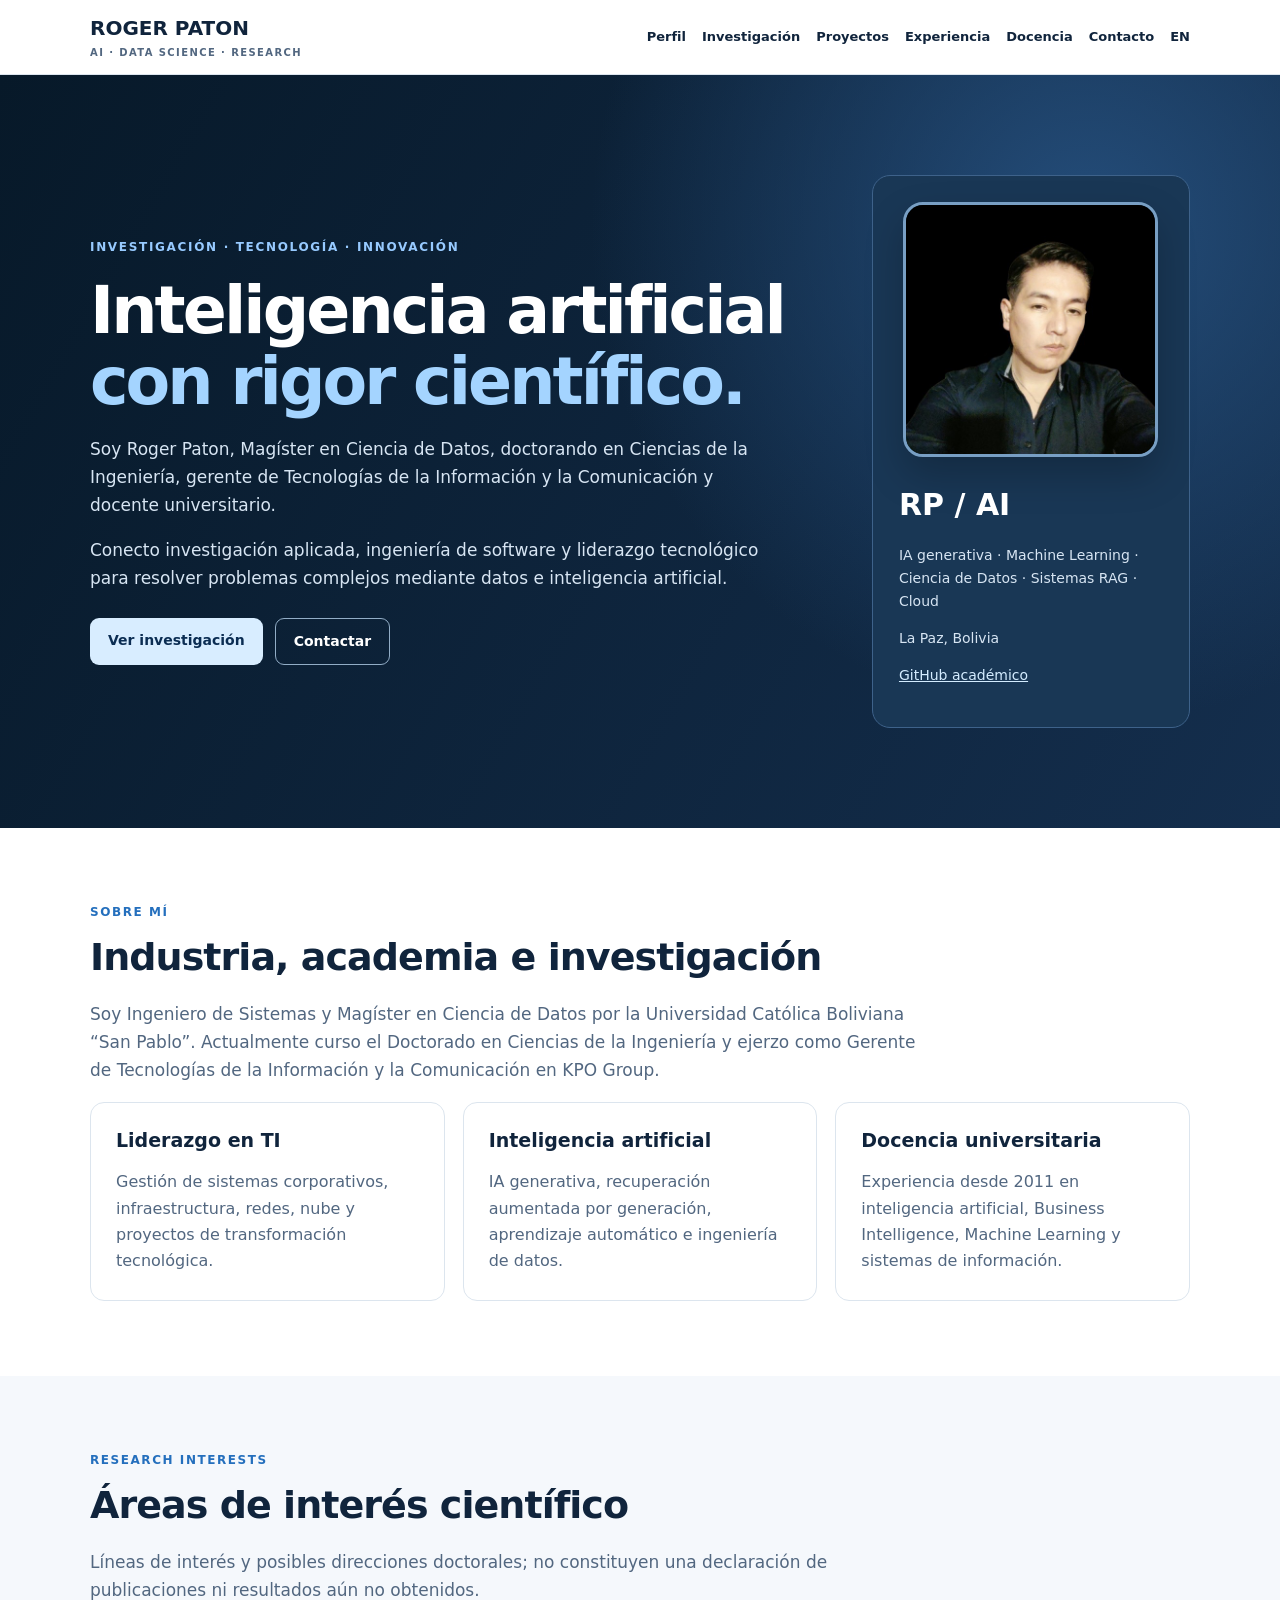
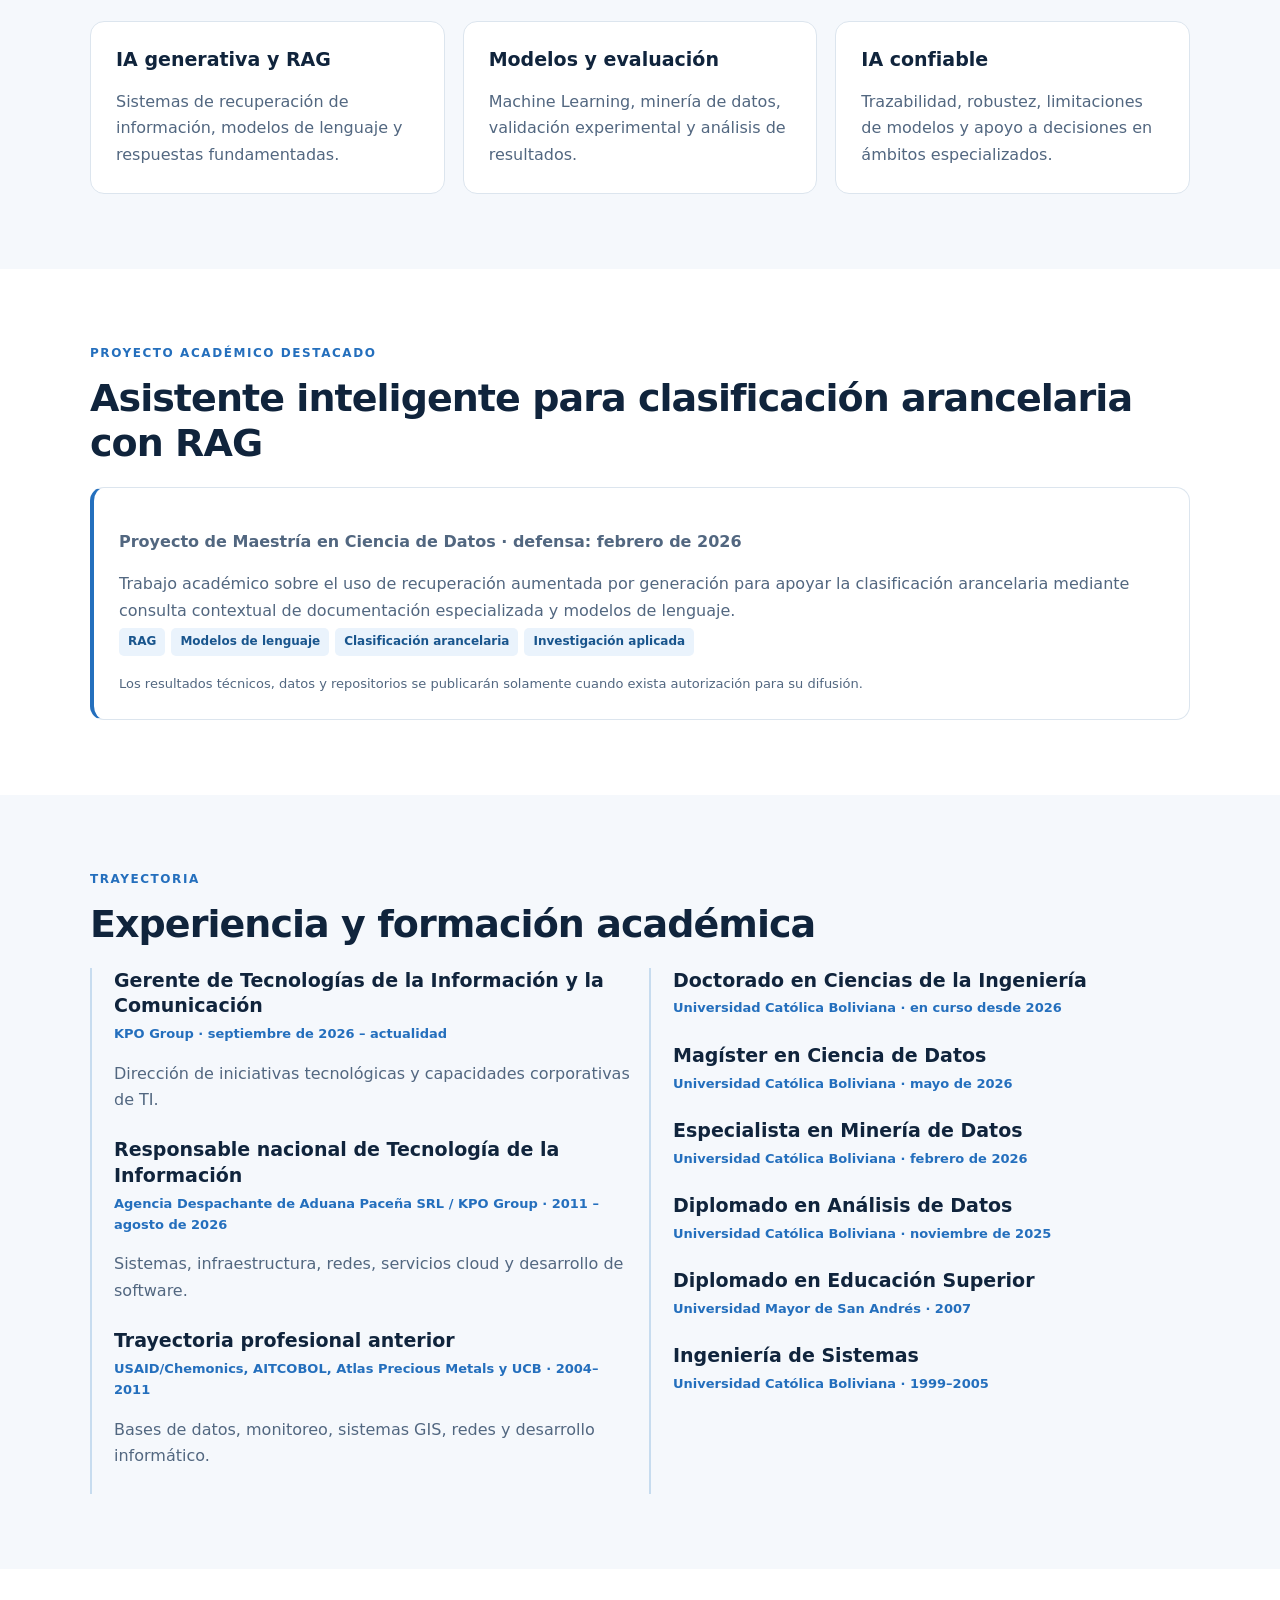
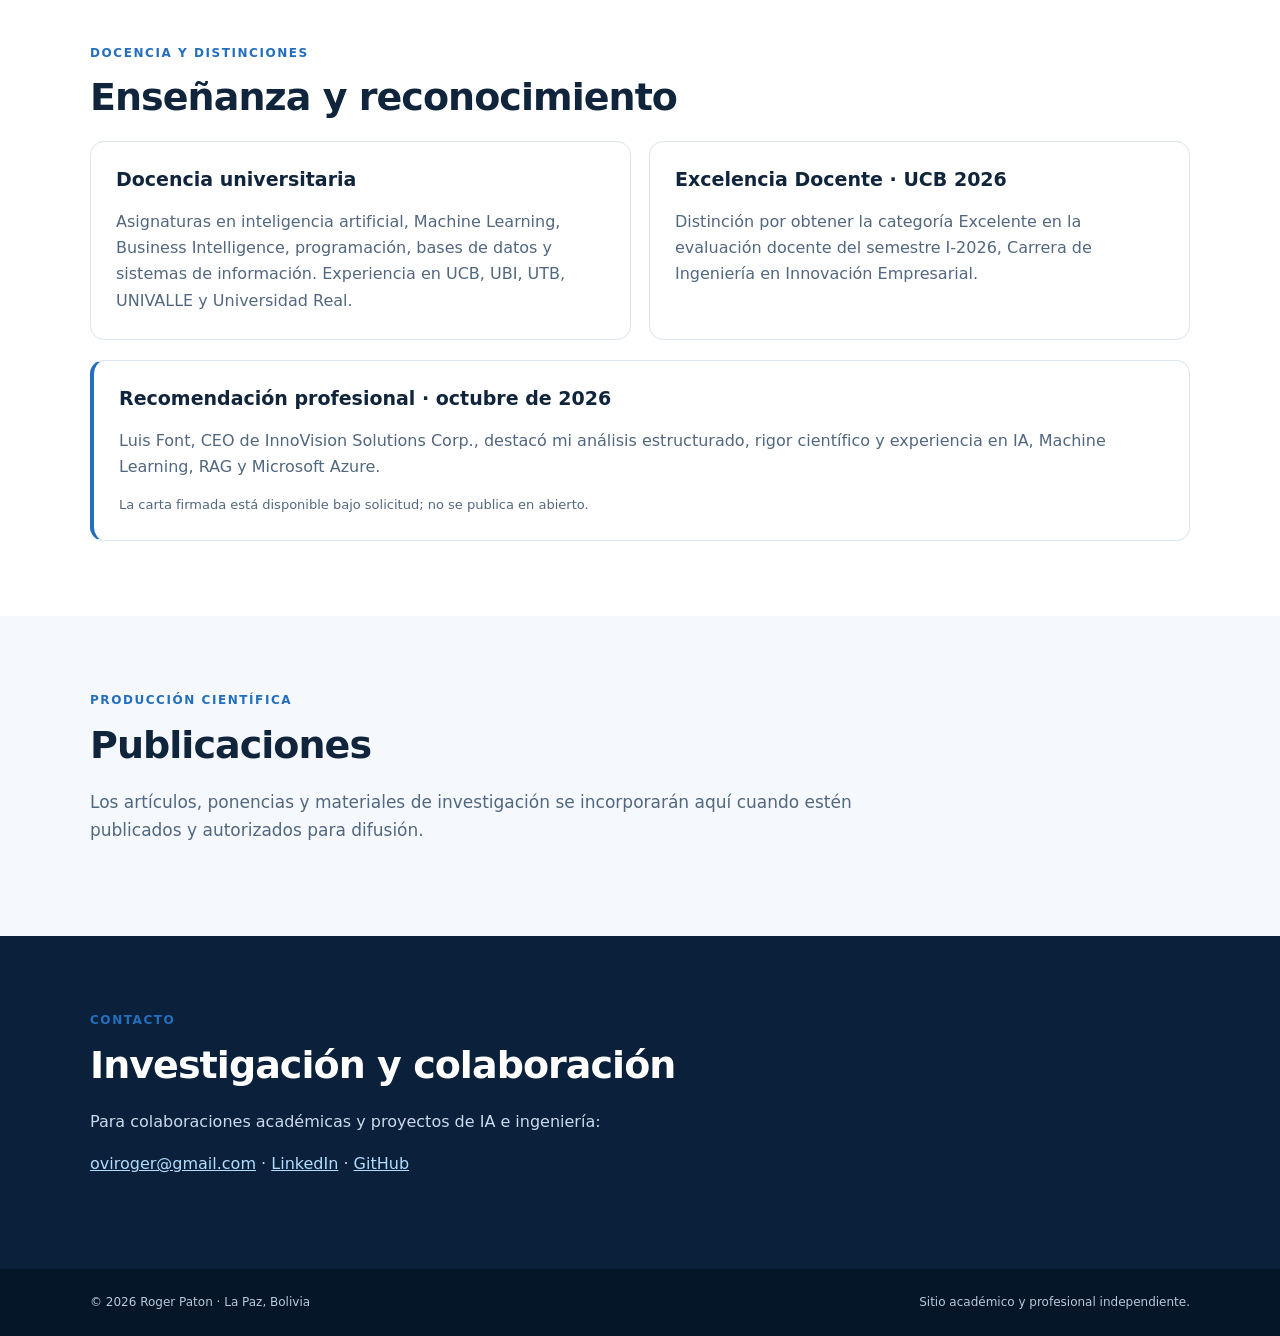
==== commit 121a4b4a: "Use original Roger.jpg uploaded by website owner" ====
--- a/index.html
+++ b/index.html
@@ -6,7 +6,7 @@
 <link rel="alternate" hreflang="en" href="https://roger-paton-ai.github.io/en/"></head>
 <body><a class="skip" href="#inicio">Ir al contenido</a>
 <header><div class="wrap"><a class="brand" href="/">ROGER PATON<small>AI · DATA SCIENCE · RESEARCH</small></a><nav aria-label="Navegación"><a href="#perfil">Perfil</a><a href="#investigacion">Investigación</a><a href="#proyectos">Proyectos</a><a href="#experiencia">Experiencia</a><a href="#docencia">Docencia</a><a href="#contacto">Contacto</a><a href="/en/" lang="en">EN</a></nav></div></header>
-<main id="inicio"><section class="hero"><div class="wrap hero-grid"><div><div class="eyebrow">Investigación · Tecnología · Innovación</div><h1>Inteligencia artificial <span>con rigor científico.</span></h1><p>Soy Roger Paton, Magíster en Ciencia de Datos, doctorando en Ciencias de la Ingeniería, gerente de Tecnologías de la Información y la Comunicación y docente universitario.</p><p>Conecto investigación aplicada, ingeniería de software y liderazgo tecnológico para resolver problemas complejos mediante datos e inteligencia artificial.</p><div class="buttons"><a class="btn" href="#investigacion">Ver investigación</a><a class="btn outline" href="#contacto">Contactar</a></div></div><aside class="hero-card"><img class="portrait" src="/assets/img/roger-paton.jpg?v=20261116" alt="Roger Paton — retrato profesional" width="360" height="360" decoding="async" fetchpriority="high"><strong>RP / AI</strong><p>IA generativa · Machine Learning · Ciencia de Datos · Sistemas RAG · Cloud</p><p>La Paz, Bolivia</p><p><a href="https://github.com/roger-paton-ai" style="color:#d4ecff">GitHub académico</a></p></aside></div></section>
+<main id="inicio"><section class="hero"><div class="wrap hero-grid"><div><div class="eyebrow">Investigación · Tecnología · Innovación</div><h1>Inteligencia artificial <span>con rigor científico.</span></h1><p>Soy Roger Paton, Magíster en Ciencia de Datos, doctorando en Ciencias de la Ingeniería, gerente de Tecnologías de la Información y la Comunicación y docente universitario.</p><p>Conecto investigación aplicada, ingeniería de software y liderazgo tecnológico para resolver problemas complejos mediante datos e inteligencia artificial.</p><div class="buttons"><a class="btn" href="#investigacion">Ver investigación</a><a class="btn outline" href="#contacto">Contactar</a></div></div><aside class="hero-card"><img class="portrait" src="/assets/img/Roger.jpg?v=original-1" alt="Roger Paton — retrato profesional" width="360" height="360" decoding="async" fetchpriority="high"><strong>RP / AI</strong><p>IA generativa · Machine Learning · Ciencia de Datos · Sistemas RAG · Cloud</p><p>La Paz, Bolivia</p><p><a href="https://github.com/roger-paton-ai" style="color:#d4ecff">GitHub académico</a></p></aside></div></section>
 <section class="section" id="perfil"><div class="wrap"><div class="over">Sobre mí</div><h2>Industria, academia e investigación</h2><p class="lead">Soy Ingeniero de Sistemas y Magíster en Ciencia de Datos por la Universidad Católica Boliviana “San Pablo”. Actualmente curso el Doctorado en Ciencias de la Ingeniería y ejerzo como Gerente de Tecnologías de la Información y la Comunicación en KPO Group.</p><div class="grid3"><article class="card"><h3>Liderazgo en TI</h3><p>Gestión de sistemas corporativos, infraestructura, redes, nube y proyectos de transformación tecnológica.</p></article><article class="card"><h3>Inteligencia artificial</h3><p>IA generativa, recuperación aumentada por generación, aprendizaje automático e ingeniería de datos.</p></article><article class="card"><h3>Docencia universitaria</h3><p>Experiencia desde 2011 en inteligencia artificial, Business Intelligence, Machine Learning y sistemas de información.</p></article></div></div></section>
 <section class="section alt" id="investigacion"><div class="wrap"><div class="over">Research interests</div><h2>Áreas de interés científico</h2><p class="lead">Líneas de interés y posibles direcciones doctorales; no constituyen una declaración de publicaciones ni resultados aún no obtenidos.</p><div class="grid3"><article class="card"><h3>IA generativa y RAG</h3><p>Sistemas de recuperación de información, modelos de lenguaje y respuestas fundamentadas.</p></article><article class="card"><h3>Modelos y evaluación</h3><p>Machine Learning, minería de datos, validación experimental y análisis de resultados.</p></article><article class="card"><h3>IA confiable</h3><p>Trazabilidad, robustez, limitaciones de modelos y apoyo a decisiones en ámbitos especializados.</p></article></div></div></section>
 <section class="section" id="proyectos"><div class="wrap"><div class="over">Proyecto académico destacado</div><h2>Asistente inteligente para clasificación arancelaria con RAG</h2><div class="panel feature"><p><strong>Proyecto de Maestría en Ciencia de Datos · defensa: febrero de 2026</strong></p><p>Trabajo académico sobre el uso de recuperación aumentada por generación para apoyar la clasificación arancelaria mediante consulta contextual de documentación especializada y modelos de lenguaje.</p><span class="tag">RAG</span><span class="tag">Modelos de lenguaje</span><span class="tag">Clasificación arancelaria</span><span class="tag">Investigación aplicada</span><p class="small">Los resultados técnicos, datos y repositorios se publicarán solamente cuando exista autorización para su difusión.</p></div></div></section>
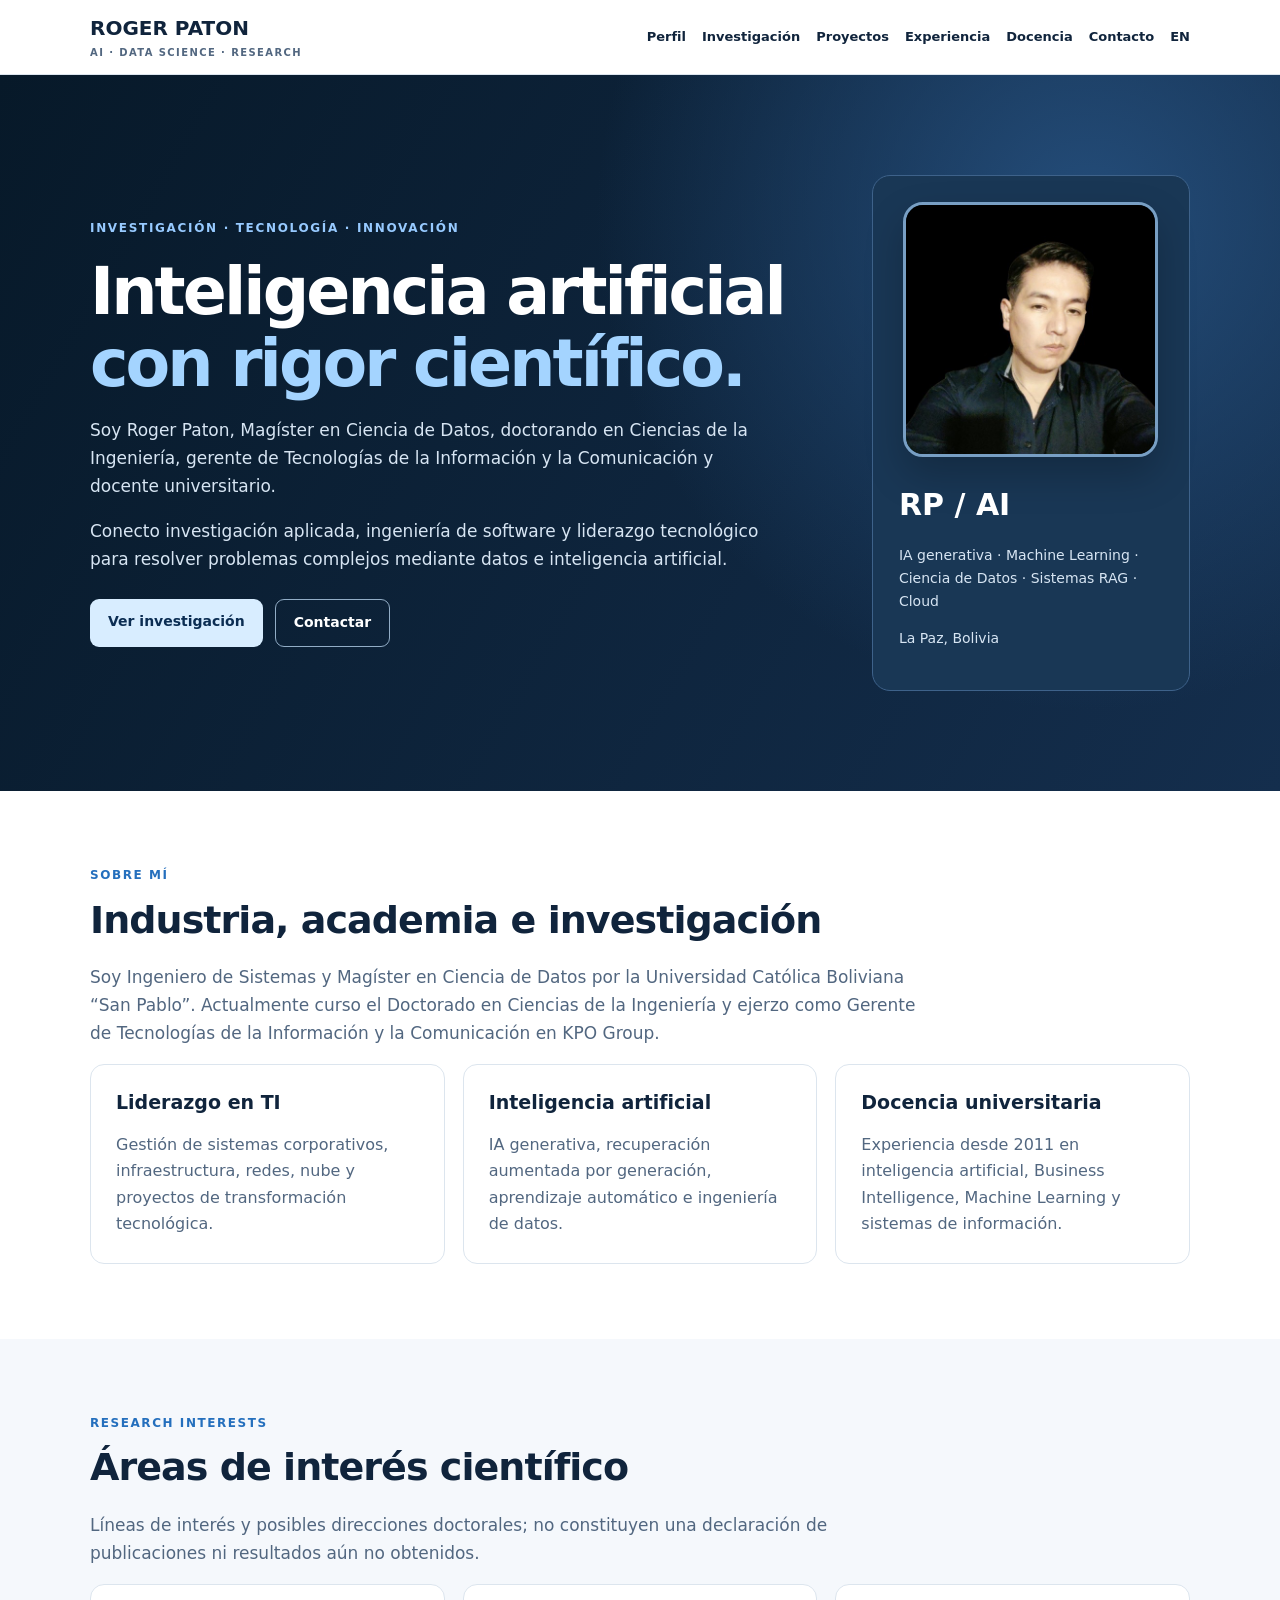
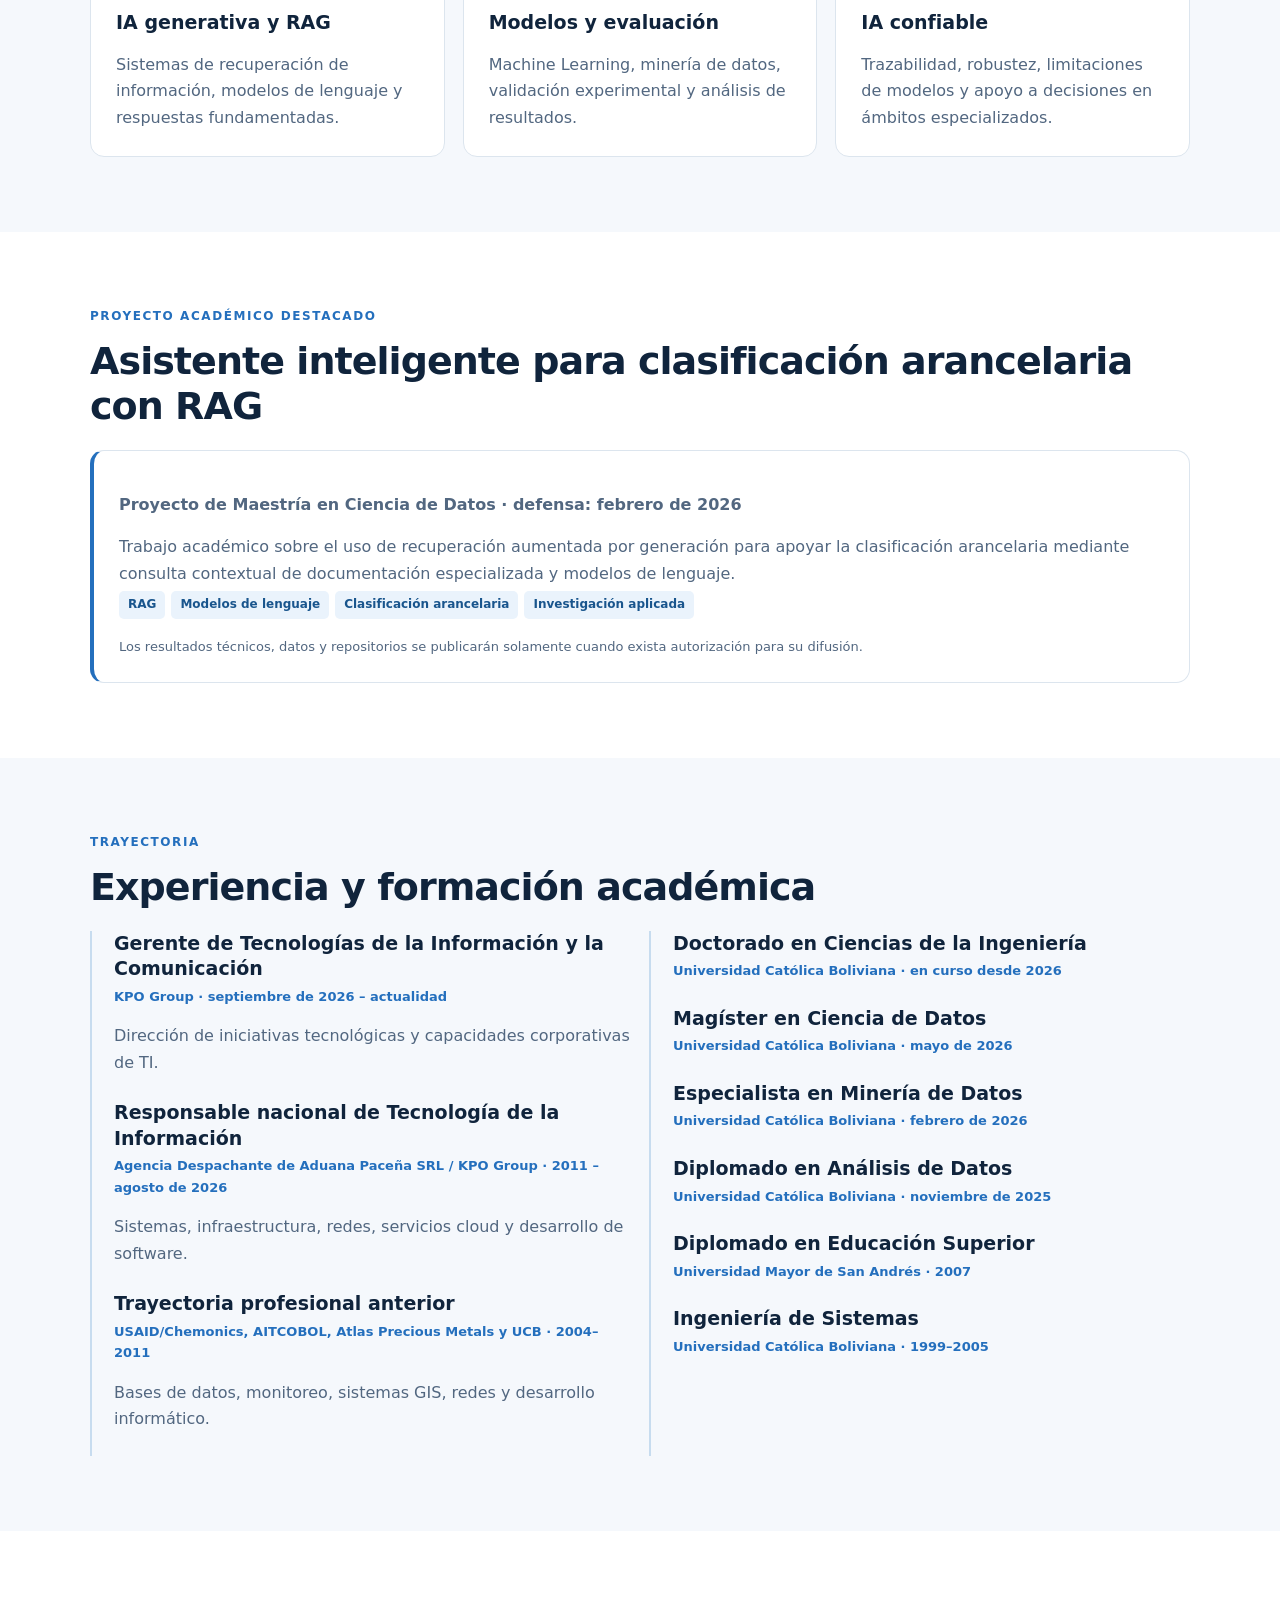
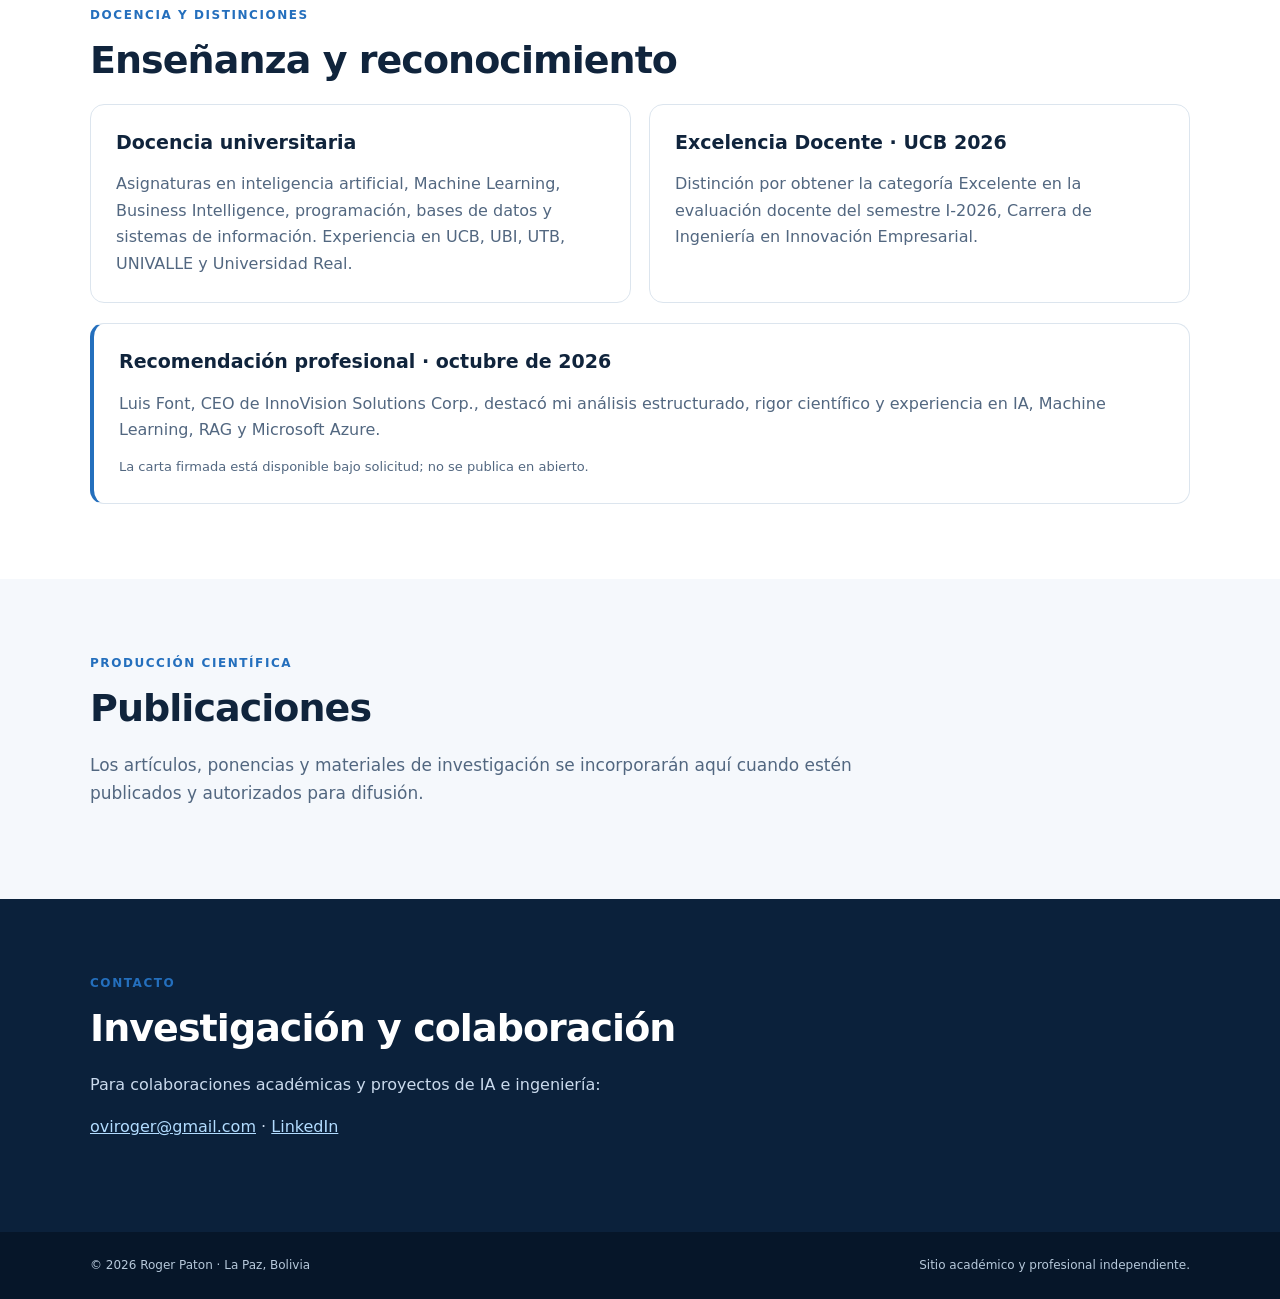
==== commit b36b0db7: "Hide public GitHub profile link until research projects are ready" ====
--- a/index.html
+++ b/index.html
@@ -6,12 +6,12 @@
 <link rel="alternate" hreflang="en" href="https://roger-paton-ai.github.io/en/"></head>
 <body><a class="skip" href="#inicio">Ir al contenido</a>
 <header><div class="wrap"><a class="brand" href="/">ROGER PATON<small>AI · DATA SCIENCE · RESEARCH</small></a><nav aria-label="Navegación"><a href="#perfil">Perfil</a><a href="#investigacion">Investigación</a><a href="#proyectos">Proyectos</a><a href="#experiencia">Experiencia</a><a href="#docencia">Docencia</a><a href="#contacto">Contacto</a><a href="/en/" lang="en">EN</a></nav></div></header>
-<main id="inicio"><section class="hero"><div class="wrap hero-grid"><div><div class="eyebrow">Investigación · Tecnología · Innovación</div><h1>Inteligencia artificial <span>con rigor científico.</span></h1><p>Soy Roger Paton, Magíster en Ciencia de Datos, doctorando en Ciencias de la Ingeniería, gerente de Tecnologías de la Información y la Comunicación y docente universitario.</p><p>Conecto investigación aplicada, ingeniería de software y liderazgo tecnológico para resolver problemas complejos mediante datos e inteligencia artificial.</p><div class="buttons"><a class="btn" href="#investigacion">Ver investigación</a><a class="btn outline" href="#contacto">Contactar</a></div></div><aside class="hero-card"><img class="portrait" src="/assets/img/Roger.jpg?v=original-1" alt="Roger Paton — retrato profesional" width="360" height="360" decoding="async" fetchpriority="high"><strong>RP / AI</strong><p>IA generativa · Machine Learning · Ciencia de Datos · Sistemas RAG · Cloud</p><p>La Paz, Bolivia</p><p><a href="https://github.com/roger-paton-ai" style="color:#d4ecff">GitHub académico</a></p></aside></div></section>
+<main id="inicio"><section class="hero"><div class="wrap hero-grid"><div><div class="eyebrow">Investigación · Tecnología · Innovación</div><h1>Inteligencia artificial <span>con rigor científico.</span></h1><p>Soy Roger Paton, Magíster en Ciencia de Datos, doctorando en Ciencias de la Ingeniería, gerente de Tecnologías de la Información y la Comunicación y docente universitario.</p><p>Conecto investigación aplicada, ingeniería de software y liderazgo tecnológico para resolver problemas complejos mediante datos e inteligencia artificial.</p><div class="buttons"><a class="btn" href="#investigacion">Ver investigación</a><a class="btn outline" href="#contacto">Contactar</a></div></div><aside class="hero-card"><img class="portrait" src="/assets/img/Roger.jpg?v=original-1" alt="Roger Paton — retrato profesional" width="360" height="360" decoding="async" fetchpriority="high"><strong>RP / AI</strong><p>IA generativa · Machine Learning · Ciencia de Datos · Sistemas RAG · Cloud</p><p>La Paz, Bolivia</p></aside></div></section>
 <section class="section" id="perfil"><div class="wrap"><div class="over">Sobre mí</div><h2>Industria, academia e investigación</h2><p class="lead">Soy Ingeniero de Sistemas y Magíster en Ciencia de Datos por la Universidad Católica Boliviana “San Pablo”. Actualmente curso el Doctorado en Ciencias de la Ingeniería y ejerzo como Gerente de Tecnologías de la Información y la Comunicación en KPO Group.</p><div class="grid3"><article class="card"><h3>Liderazgo en TI</h3><p>Gestión de sistemas corporativos, infraestructura, redes, nube y proyectos de transformación tecnológica.</p></article><article class="card"><h3>Inteligencia artificial</h3><p>IA generativa, recuperación aumentada por generación, aprendizaje automático e ingeniería de datos.</p></article><article class="card"><h3>Docencia universitaria</h3><p>Experiencia desde 2011 en inteligencia artificial, Business Intelligence, Machine Learning y sistemas de información.</p></article></div></div></section>
 <section class="section alt" id="investigacion"><div class="wrap"><div class="over">Research interests</div><h2>Áreas de interés científico</h2><p class="lead">Líneas de interés y posibles direcciones doctorales; no constituyen una declaración de publicaciones ni resultados aún no obtenidos.</p><div class="grid3"><article class="card"><h3>IA generativa y RAG</h3><p>Sistemas de recuperación de información, modelos de lenguaje y respuestas fundamentadas.</p></article><article class="card"><h3>Modelos y evaluación</h3><p>Machine Learning, minería de datos, validación experimental y análisis de resultados.</p></article><article class="card"><h3>IA confiable</h3><p>Trazabilidad, robustez, limitaciones de modelos y apoyo a decisiones en ámbitos especializados.</p></article></div></div></section>
 <section class="section" id="proyectos"><div class="wrap"><div class="over">Proyecto académico destacado</div><h2>Asistente inteligente para clasificación arancelaria con RAG</h2><div class="panel feature"><p><strong>Proyecto de Maestría en Ciencia de Datos · defensa: febrero de 2026</strong></p><p>Trabajo académico sobre el uso de recuperación aumentada por generación para apoyar la clasificación arancelaria mediante consulta contextual de documentación especializada y modelos de lenguaje.</p><span class="tag">RAG</span><span class="tag">Modelos de lenguaje</span><span class="tag">Clasificación arancelaria</span><span class="tag">Investigación aplicada</span><p class="small">Los resultados técnicos, datos y repositorios se publicarán solamente cuando exista autorización para su difusión.</p></div></div></section>
 <section class="section alt" id="experiencia"><div class="wrap"><div class="over">Trayectoria</div><h2>Experiencia y formación académica</h2><div class="grid2"><div class="timeline"><div class="entry"><h3>Gerente de Tecnologías de la Información y la Comunicación</h3><small>KPO Group · septiembre de 2026 – actualidad</small><p>Dirección de iniciativas tecnológicas y capacidades corporativas de TI.</p></div><div class="entry"><h3>Responsable nacional de Tecnología de la Información</h3><small>Agencia Despachante de Aduana Paceña SRL / KPO Group · 2011 – agosto de 2026</small><p>Sistemas, infraestructura, redes, servicios cloud y desarrollo de software.</p></div><div class="entry"><h3>Trayectoria profesional anterior</h3><small>USAID/Chemonics, AITCOBOL, Atlas Precious Metals y UCB · 2004–2011</small><p>Bases de datos, monitoreo, sistemas GIS, redes y desarrollo informático.</p></div></div><div class="timeline"><div class="entry"><h3>Doctorado en Ciencias de la Ingeniería</h3><small>Universidad Católica Boliviana · en curso desde 2026</small></div><div class="entry"><h3>Magíster en Ciencia de Datos</h3><small>Universidad Católica Boliviana · mayo de 2026</small></div><div class="entry"><h3>Especialista en Minería de Datos</h3><small>Universidad Católica Boliviana · febrero de 2026</small></div><div class="entry"><h3>Diplomado en Análisis de Datos</h3><small>Universidad Católica Boliviana · noviembre de 2025</small></div><div class="entry"><h3>Diplomado en Educación Superior</h3><small>Universidad Mayor de San Andrés · 2007</small></div><div class="entry"><h3>Ingeniería de Sistemas</h3><small>Universidad Católica Boliviana · 1999–2005</small></div></div></div></div></section>
 <section class="section" id="docencia"><div class="wrap"><div class="over">Docencia y distinciones</div><h2>Enseñanza y reconocimiento</h2><div class="grid2"><article class="card"><h3>Docencia universitaria</h3><p>Asignaturas en inteligencia artificial, Machine Learning, Business Intelligence, programación, bases de datos y sistemas de información. Experiencia en UCB, UBI, UTB, UNIVALLE y Universidad Real.</p></article><article class="card"><h3>Excelencia Docente · UCB 2026</h3><p>Distinción por obtener la categoría Excelente en la evaluación docente del semestre I-2026, Carrera de Ingeniería en Innovación Empresarial.</p></article></div><div class="panel feature" style="margin-top:20px"><h3>Recomendación profesional · octubre de 2026</h3><p>Luis Font, CEO de InnoVision Solutions Corp., destacó mi análisis estructurado, rigor científico y experiencia en IA, Machine Learning, RAG y Microsoft Azure.</p><p class="small">La carta firmada está disponible bajo solicitud; no se publica en abierto.</p></div></div></section>
 <section class="section alt" id="publicaciones"><div class="wrap"><div class="over">Producción científica</div><h2>Publicaciones</h2><p class="lead">Los artículos, ponencias y materiales de investigación se incorporarán aquí cuando estén publicados y autorizados para difusión.</p></div></section>
-<section class="section contact" id="contacto"><div class="wrap"><div class="over">Contacto</div><h2>Investigación y colaboración</h2><p>Para colaboraciones académicas y proyectos de IA e ingeniería:</p><p><a href="mailto:oviroger@gmail.com">oviroger@gmail.com</a> · <a href="https://www.linkedin.com/in/r-paton-g/">LinkedIn</a> · <a href="https://github.com/roger-paton-ai">GitHub</a></p></div></section></main>
+<section class="section contact" id="contacto"><div class="wrap"><div class="over">Contacto</div><h2>Investigación y colaboración</h2><p>Para colaboraciones académicas y proyectos de IA e ingeniería:</p><p><a href="mailto:oviroger@gmail.com">oviroger@gmail.com</a> · <a href="https://www.linkedin.com/in/r-paton-g/">LinkedIn</a></p></div></section></main>
 <footer class="footer"><div class="wrap"><span>© 2026 Roger Paton · La Paz, Bolivia</span><span>Sitio académico y profesional independiente.</span></div></footer></body></html>
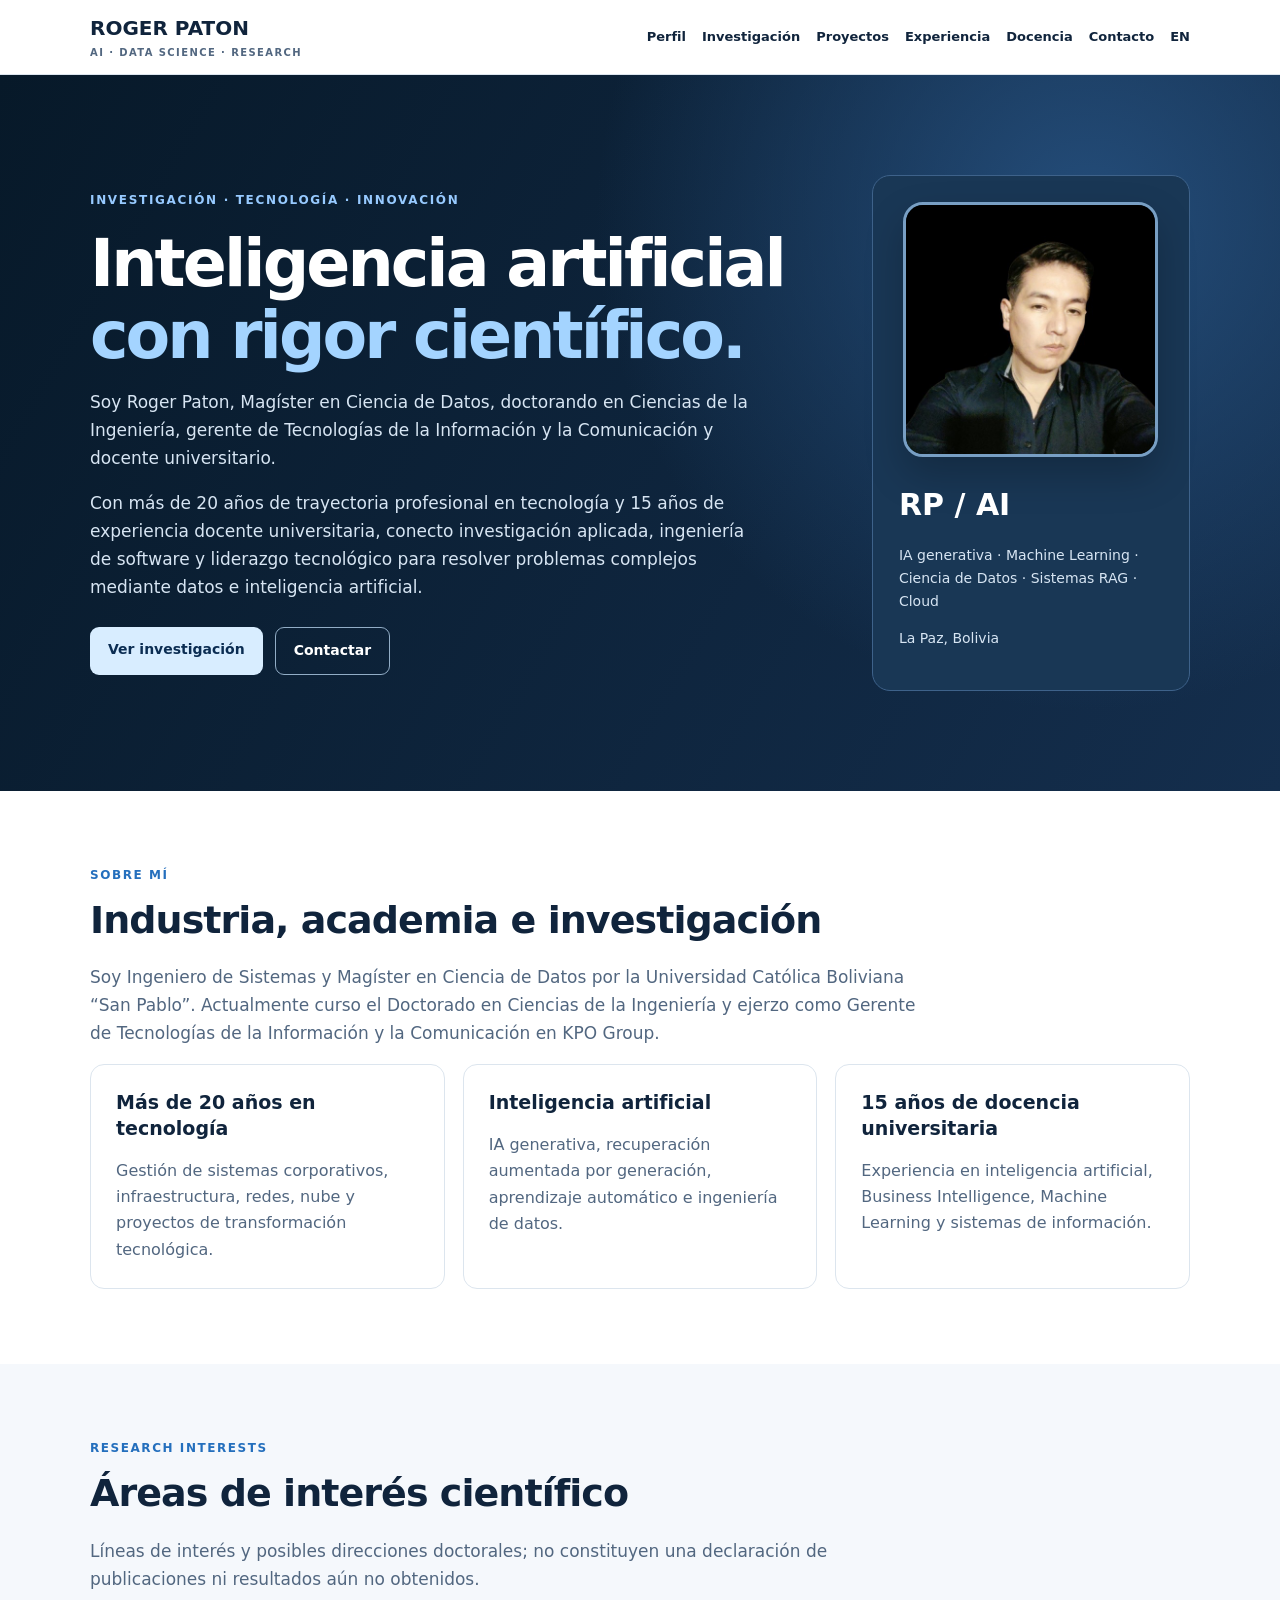
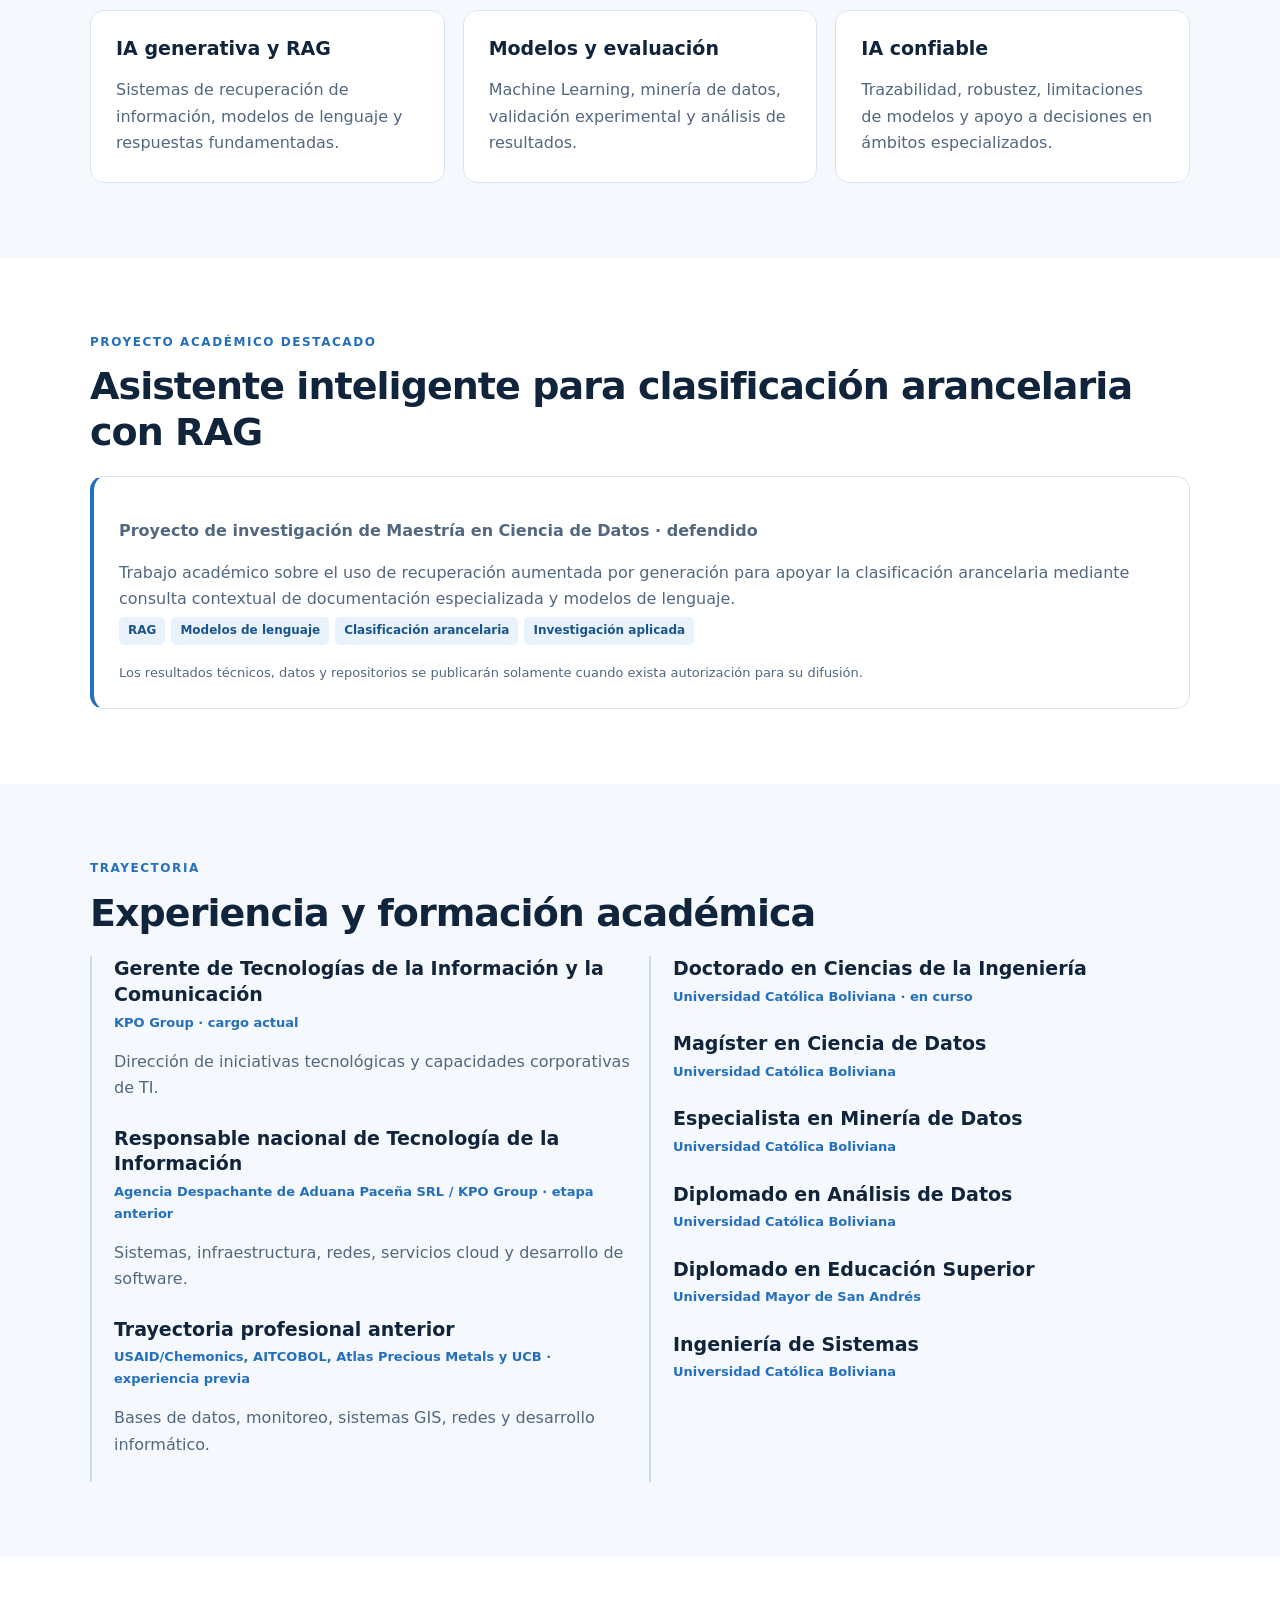
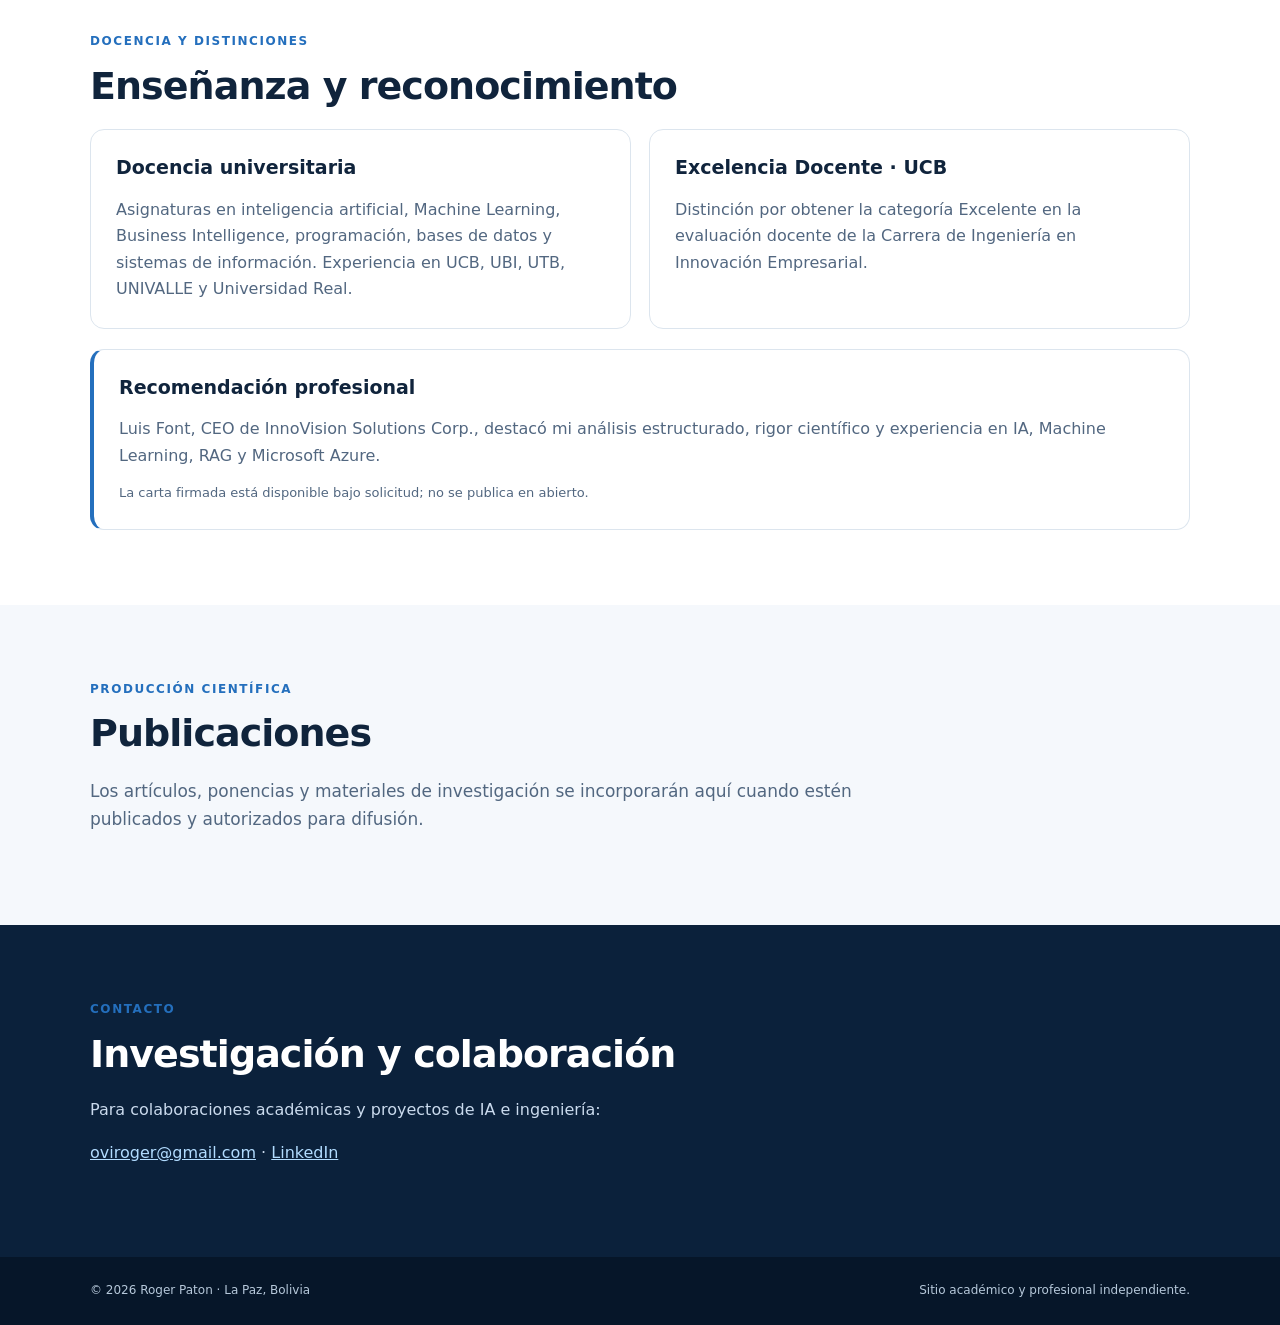
==== commit 7a1df15c: "Highlight career experience instead of education and milestone dates" ====
--- a/index.html
+++ b/index.html
@@ -6,12 +6,12 @@
 <link rel="alternate" hreflang="en" href="https://roger-paton-ai.github.io/en/"></head>
 <body><a class="skip" href="#inicio">Ir al contenido</a>
 <header><div class="wrap"><a class="brand" href="/">ROGER PATON<small>AI · DATA SCIENCE · RESEARCH</small></a><nav aria-label="Navegación"><a href="#perfil">Perfil</a><a href="#investigacion">Investigación</a><a href="#proyectos">Proyectos</a><a href="#experiencia">Experiencia</a><a href="#docencia">Docencia</a><a href="#contacto">Contacto</a><a href="/en/" lang="en">EN</a></nav></div></header>
-<main id="inicio"><section class="hero"><div class="wrap hero-grid"><div><div class="eyebrow">Investigación · Tecnología · Innovación</div><h1>Inteligencia artificial <span>con rigor científico.</span></h1><p>Soy Roger Paton, Magíster en Ciencia de Datos, doctorando en Ciencias de la Ingeniería, gerente de Tecnologías de la Información y la Comunicación y docente universitario.</p><p>Conecto investigación aplicada, ingeniería de software y liderazgo tecnológico para resolver problemas complejos mediante datos e inteligencia artificial.</p><div class="buttons"><a class="btn" href="#investigacion">Ver investigación</a><a class="btn outline" href="#contacto">Contactar</a></div></div><aside class="hero-card"><img class="portrait" src="/assets/img/Roger.jpg?v=original-1" alt="Roger Paton — retrato profesional" width="360" height="360" decoding="async" fetchpriority="high"><strong>RP / AI</strong><p>IA generativa · Machine Learning · Ciencia de Datos · Sistemas RAG · Cloud</p><p>La Paz, Bolivia</p></aside></div></section>
-<section class="section" id="perfil"><div class="wrap"><div class="over">Sobre mí</div><h2>Industria, academia e investigación</h2><p class="lead">Soy Ingeniero de Sistemas y Magíster en Ciencia de Datos por la Universidad Católica Boliviana “San Pablo”. Actualmente curso el Doctorado en Ciencias de la Ingeniería y ejerzo como Gerente de Tecnologías de la Información y la Comunicación en KPO Group.</p><div class="grid3"><article class="card"><h3>Liderazgo en TI</h3><p>Gestión de sistemas corporativos, infraestructura, redes, nube y proyectos de transformación tecnológica.</p></article><article class="card"><h3>Inteligencia artificial</h3><p>IA generativa, recuperación aumentada por generación, aprendizaje automático e ingeniería de datos.</p></article><article class="card"><h3>Docencia universitaria</h3><p>Experiencia desde 2011 en inteligencia artificial, Business Intelligence, Machine Learning y sistemas de información.</p></article></div></div></section>
+<main id="inicio"><section class="hero"><div class="wrap hero-grid"><div><div class="eyebrow">Investigación · Tecnología · Innovación</div><h1>Inteligencia artificial <span>con rigor científico.</span></h1><p>Soy Roger Paton, Magíster en Ciencia de Datos, doctorando en Ciencias de la Ingeniería, gerente de Tecnologías de la Información y la Comunicación y docente universitario.</p><p>Con más de 20 años de trayectoria profesional en tecnología y 15 años de experiencia docente universitaria, conecto investigación aplicada, ingeniería de software y liderazgo tecnológico para resolver problemas complejos mediante datos e inteligencia artificial.</p><div class="buttons"><a class="btn" href="#investigacion">Ver investigación</a><a class="btn outline" href="#contacto">Contactar</a></div></div><aside class="hero-card"><img class="portrait" src="/assets/img/Roger.jpg?v=original-1" alt="Roger Paton — retrato profesional" width="360" height="360" decoding="async" fetchpriority="high"><strong>RP / AI</strong><p>IA generativa · Machine Learning · Ciencia de Datos · Sistemas RAG · Cloud</p><p>La Paz, Bolivia</p></aside></div></section>
+<section class="section" id="perfil"><div class="wrap"><div class="over">Sobre mí</div><h2>Industria, academia e investigación</h2><p class="lead">Soy Ingeniero de Sistemas y Magíster en Ciencia de Datos por la Universidad Católica Boliviana “San Pablo”. Actualmente curso el Doctorado en Ciencias de la Ingeniería y ejerzo como Gerente de Tecnologías de la Información y la Comunicación en KPO Group.</p><div class="grid3"><article class="card"><h3>Más de 20 años en tecnología</h3><p>Gestión de sistemas corporativos, infraestructura, redes, nube y proyectos de transformación tecnológica.</p></article><article class="card"><h3>Inteligencia artificial</h3><p>IA generativa, recuperación aumentada por generación, aprendizaje automático e ingeniería de datos.</p></article><article class="card"><h3>15 años de docencia universitaria</h3><p>Experiencia en inteligencia artificial, Business Intelligence, Machine Learning y sistemas de información.</p></article></div></div></section>
 <section class="section alt" id="investigacion"><div class="wrap"><div class="over">Research interests</div><h2>Áreas de interés científico</h2><p class="lead">Líneas de interés y posibles direcciones doctorales; no constituyen una declaración de publicaciones ni resultados aún no obtenidos.</p><div class="grid3"><article class="card"><h3>IA generativa y RAG</h3><p>Sistemas de recuperación de información, modelos de lenguaje y respuestas fundamentadas.</p></article><article class="card"><h3>Modelos y evaluación</h3><p>Machine Learning, minería de datos, validación experimental y análisis de resultados.</p></article><article class="card"><h3>IA confiable</h3><p>Trazabilidad, robustez, limitaciones de modelos y apoyo a decisiones en ámbitos especializados.</p></article></div></div></section>
-<section class="section" id="proyectos"><div class="wrap"><div class="over">Proyecto académico destacado</div><h2>Asistente inteligente para clasificación arancelaria con RAG</h2><div class="panel feature"><p><strong>Proyecto de Maestría en Ciencia de Datos · defensa: febrero de 2026</strong></p><p>Trabajo académico sobre el uso de recuperación aumentada por generación para apoyar la clasificación arancelaria mediante consulta contextual de documentación especializada y modelos de lenguaje.</p><span class="tag">RAG</span><span class="tag">Modelos de lenguaje</span><span class="tag">Clasificación arancelaria</span><span class="tag">Investigación aplicada</span><p class="small">Los resultados técnicos, datos y repositorios se publicarán solamente cuando exista autorización para su difusión.</p></div></div></section>
-<section class="section alt" id="experiencia"><div class="wrap"><div class="over">Trayectoria</div><h2>Experiencia y formación académica</h2><div class="grid2"><div class="timeline"><div class="entry"><h3>Gerente de Tecnologías de la Información y la Comunicación</h3><small>KPO Group · septiembre de 2026 – actualidad</small><p>Dirección de iniciativas tecnológicas y capacidades corporativas de TI.</p></div><div class="entry"><h3>Responsable nacional de Tecnología de la Información</h3><small>Agencia Despachante de Aduana Paceña SRL / KPO Group · 2011 – agosto de 2026</small><p>Sistemas, infraestructura, redes, servicios cloud y desarrollo de software.</p></div><div class="entry"><h3>Trayectoria profesional anterior</h3><small>USAID/Chemonics, AITCOBOL, Atlas Precious Metals y UCB · 2004–2011</small><p>Bases de datos, monitoreo, sistemas GIS, redes y desarrollo informático.</p></div></div><div class="timeline"><div class="entry"><h3>Doctorado en Ciencias de la Ingeniería</h3><small>Universidad Católica Boliviana · en curso desde 2026</small></div><div class="entry"><h3>Magíster en Ciencia de Datos</h3><small>Universidad Católica Boliviana · mayo de 2026</small></div><div class="entry"><h3>Especialista en Minería de Datos</h3><small>Universidad Católica Boliviana · febrero de 2026</small></div><div class="entry"><h3>Diplomado en Análisis de Datos</h3><small>Universidad Católica Boliviana · noviembre de 2025</small></div><div class="entry"><h3>Diplomado en Educación Superior</h3><small>Universidad Mayor de San Andrés · 2007</small></div><div class="entry"><h3>Ingeniería de Sistemas</h3><small>Universidad Católica Boliviana · 1999–2005</small></div></div></div></div></section>
-<section class="section" id="docencia"><div class="wrap"><div class="over">Docencia y distinciones</div><h2>Enseñanza y reconocimiento</h2><div class="grid2"><article class="card"><h3>Docencia universitaria</h3><p>Asignaturas en inteligencia artificial, Machine Learning, Business Intelligence, programación, bases de datos y sistemas de información. Experiencia en UCB, UBI, UTB, UNIVALLE y Universidad Real.</p></article><article class="card"><h3>Excelencia Docente · UCB 2026</h3><p>Distinción por obtener la categoría Excelente en la evaluación docente del semestre I-2026, Carrera de Ingeniería en Innovación Empresarial.</p></article></div><div class="panel feature" style="margin-top:20px"><h3>Recomendación profesional · octubre de 2026</h3><p>Luis Font, CEO de InnoVision Solutions Corp., destacó mi análisis estructurado, rigor científico y experiencia en IA, Machine Learning, RAG y Microsoft Azure.</p><p class="small">La carta firmada está disponible bajo solicitud; no se publica en abierto.</p></div></div></section>
+<section class="section" id="proyectos"><div class="wrap"><div class="over">Proyecto académico destacado</div><h2>Asistente inteligente para clasificación arancelaria con RAG</h2><div class="panel feature"><p><strong>Proyecto de investigación de Maestría en Ciencia de Datos · defendido</strong></p><p>Trabajo académico sobre el uso de recuperación aumentada por generación para apoyar la clasificación arancelaria mediante consulta contextual de documentación especializada y modelos de lenguaje.</p><span class="tag">RAG</span><span class="tag">Modelos de lenguaje</span><span class="tag">Clasificación arancelaria</span><span class="tag">Investigación aplicada</span><p class="small">Los resultados técnicos, datos y repositorios se publicarán solamente cuando exista autorización para su difusión.</p></div></div></section>
+<section class="section alt" id="experiencia"><div class="wrap"><div class="over">Trayectoria</div><h2>Experiencia y formación académica</h2><div class="grid2"><div class="timeline"><div class="entry"><h3>Gerente de Tecnologías de la Información y la Comunicación</h3><small>KPO Group · cargo actual</small><p>Dirección de iniciativas tecnológicas y capacidades corporativas de TI.</p></div><div class="entry"><h3>Responsable nacional de Tecnología de la Información</h3><small>Agencia Despachante de Aduana Paceña SRL / KPO Group · etapa anterior</small><p>Sistemas, infraestructura, redes, servicios cloud y desarrollo de software.</p></div><div class="entry"><h3>Trayectoria profesional anterior</h3><small>USAID/Chemonics, AITCOBOL, Atlas Precious Metals y UCB · experiencia previa</small><p>Bases de datos, monitoreo, sistemas GIS, redes y desarrollo informático.</p></div></div><div class="timeline"><div class="entry"><h3>Doctorado en Ciencias de la Ingeniería</h3><small>Universidad Católica Boliviana · en curso</small></div><div class="entry"><h3>Magíster en Ciencia de Datos</h3><small>Universidad Católica Boliviana</small></div><div class="entry"><h3>Especialista en Minería de Datos</h3><small>Universidad Católica Boliviana</small></div><div class="entry"><h3>Diplomado en Análisis de Datos</h3><small>Universidad Católica Boliviana</small></div><div class="entry"><h3>Diplomado en Educación Superior</h3><small>Universidad Mayor de San Andrés</small></div><div class="entry"><h3>Ingeniería de Sistemas</h3><small>Universidad Católica Boliviana</small></div></div></div></div></section>
+<section class="section" id="docencia"><div class="wrap"><div class="over">Docencia y distinciones</div><h2>Enseñanza y reconocimiento</h2><div class="grid2"><article class="card"><h3>Docencia universitaria</h3><p>Asignaturas en inteligencia artificial, Machine Learning, Business Intelligence, programación, bases de datos y sistemas de información. Experiencia en UCB, UBI, UTB, UNIVALLE y Universidad Real.</p></article><article class="card"><h3>Excelencia Docente · UCB</h3><p>Distinción por obtener la categoría Excelente en la evaluación docente de la Carrera de Ingeniería en Innovación Empresarial.</p></article></div><div class="panel feature" style="margin-top:20px"><h3>Recomendación profesional</h3><p>Luis Font, CEO de InnoVision Solutions Corp., destacó mi análisis estructurado, rigor científico y experiencia en IA, Machine Learning, RAG y Microsoft Azure.</p><p class="small">La carta firmada está disponible bajo solicitud; no se publica en abierto.</p></div></div></section>
 <section class="section alt" id="publicaciones"><div class="wrap"><div class="over">Producción científica</div><h2>Publicaciones</h2><p class="lead">Los artículos, ponencias y materiales de investigación se incorporarán aquí cuando estén publicados y autorizados para difusión.</p></div></section>
 <section class="section contact" id="contacto"><div class="wrap"><div class="over">Contacto</div><h2>Investigación y colaboración</h2><p>Para colaboraciones académicas y proyectos de IA e ingeniería:</p><p><a href="mailto:oviroger@gmail.com">oviroger@gmail.com</a> · <a href="https://www.linkedin.com/in/r-paton-g/">LinkedIn</a></p></div></section></main>
 <footer class="footer"><div class="wrap"><span>© 2026 Roger Paton · La Paz, Bolivia</span><span>Sitio académico y profesional independiente.</span></div></footer></body></html>
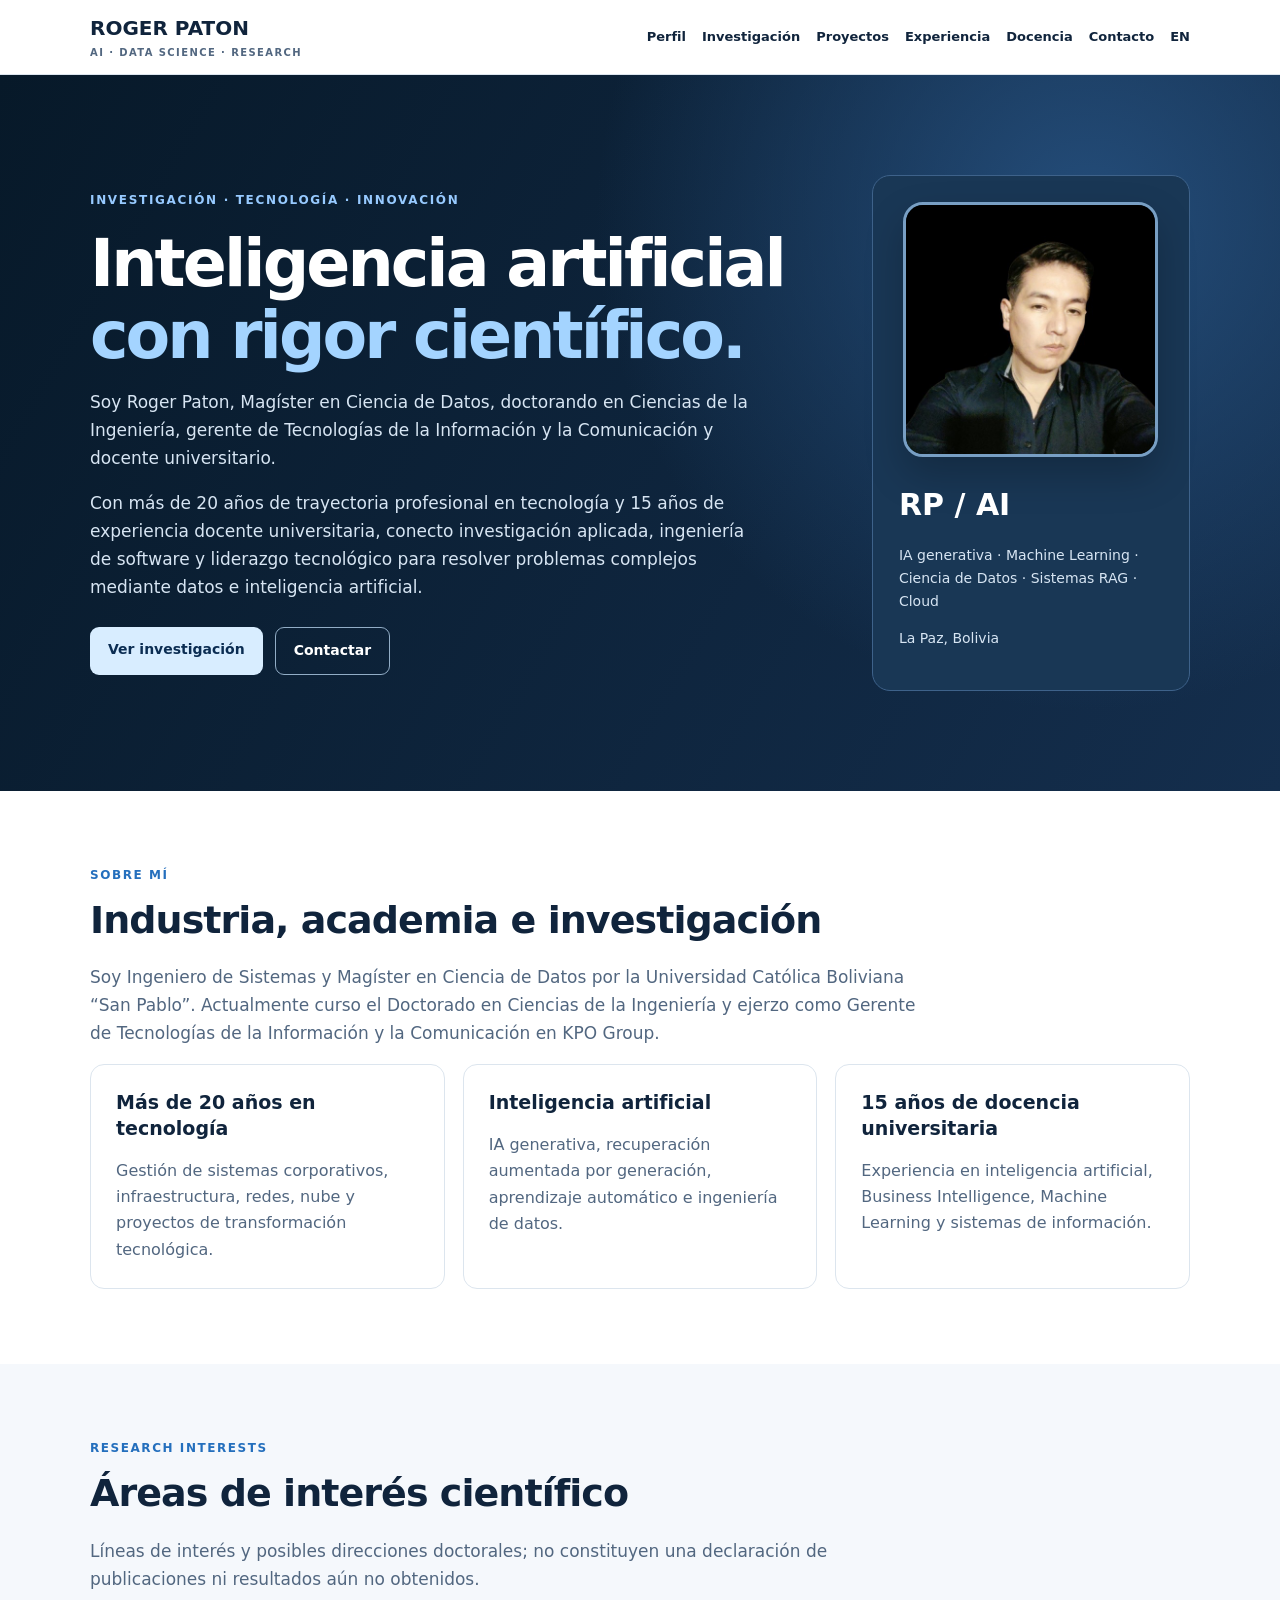
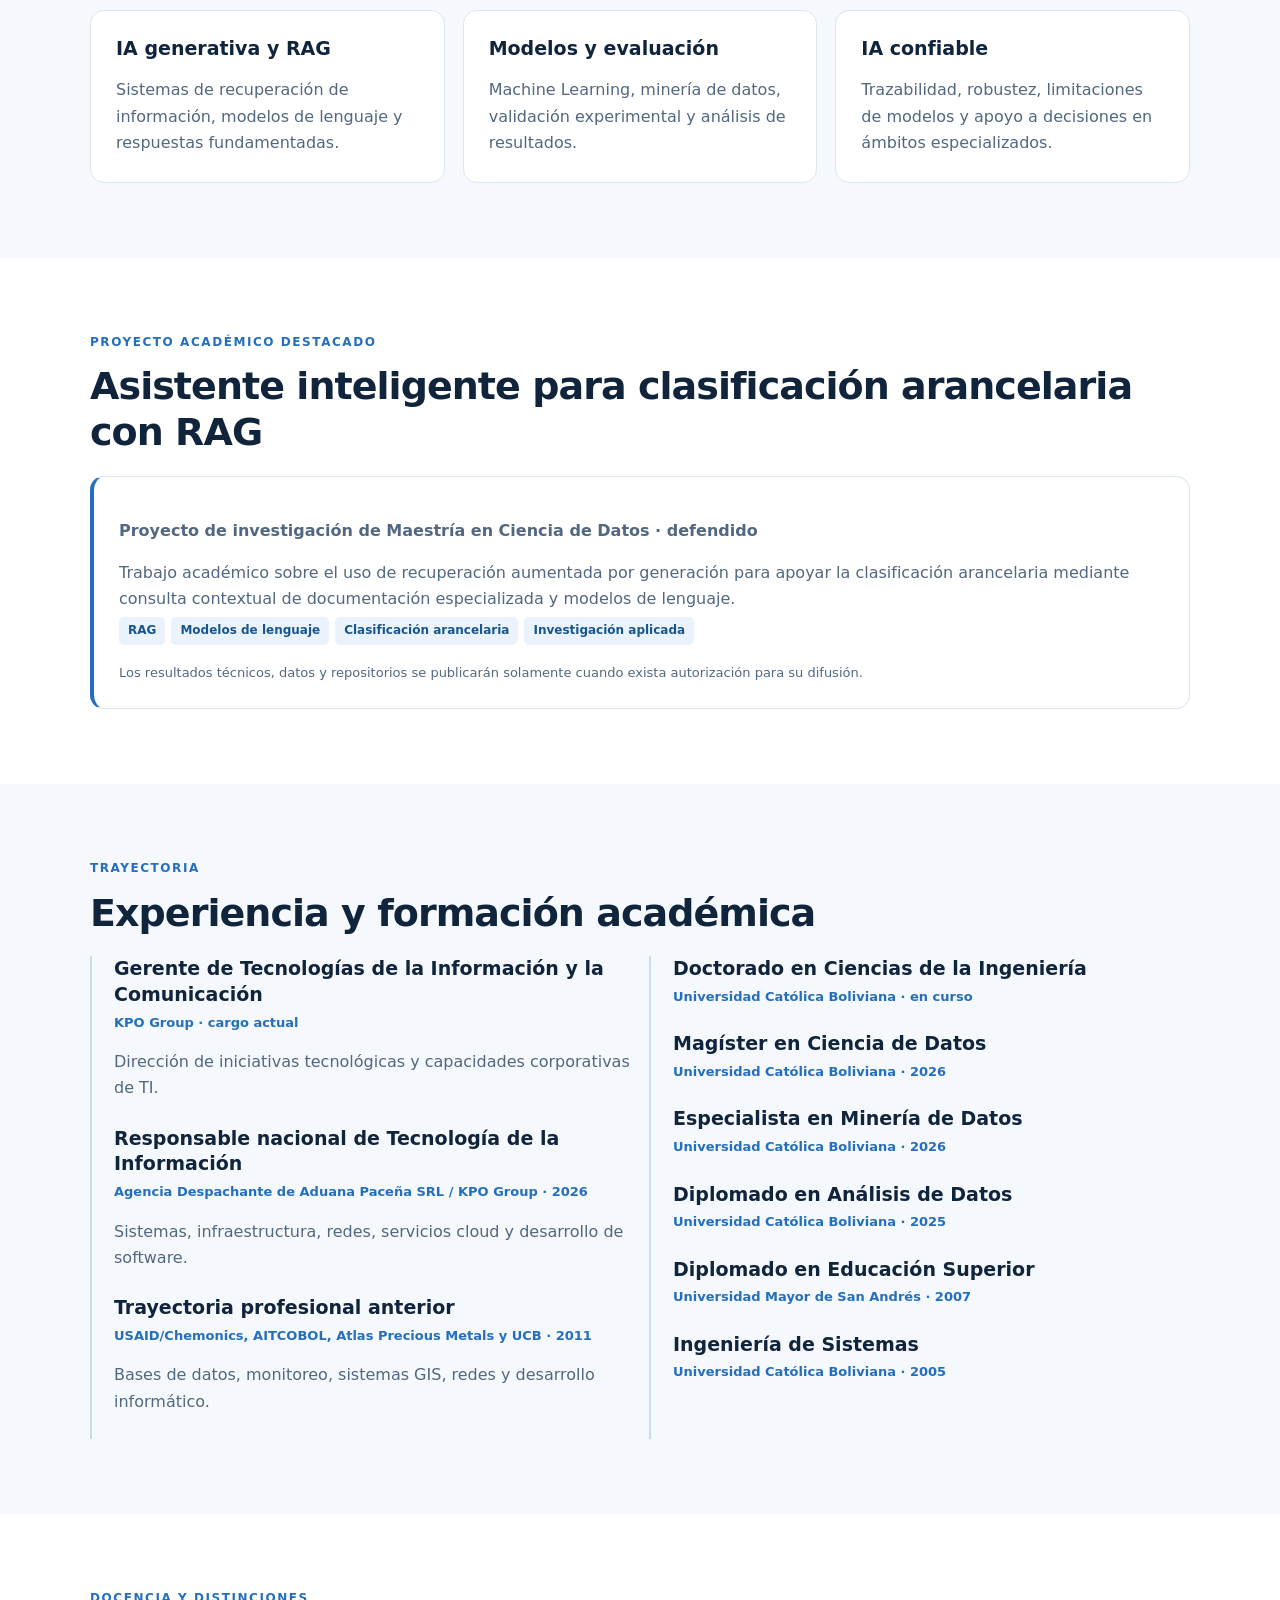
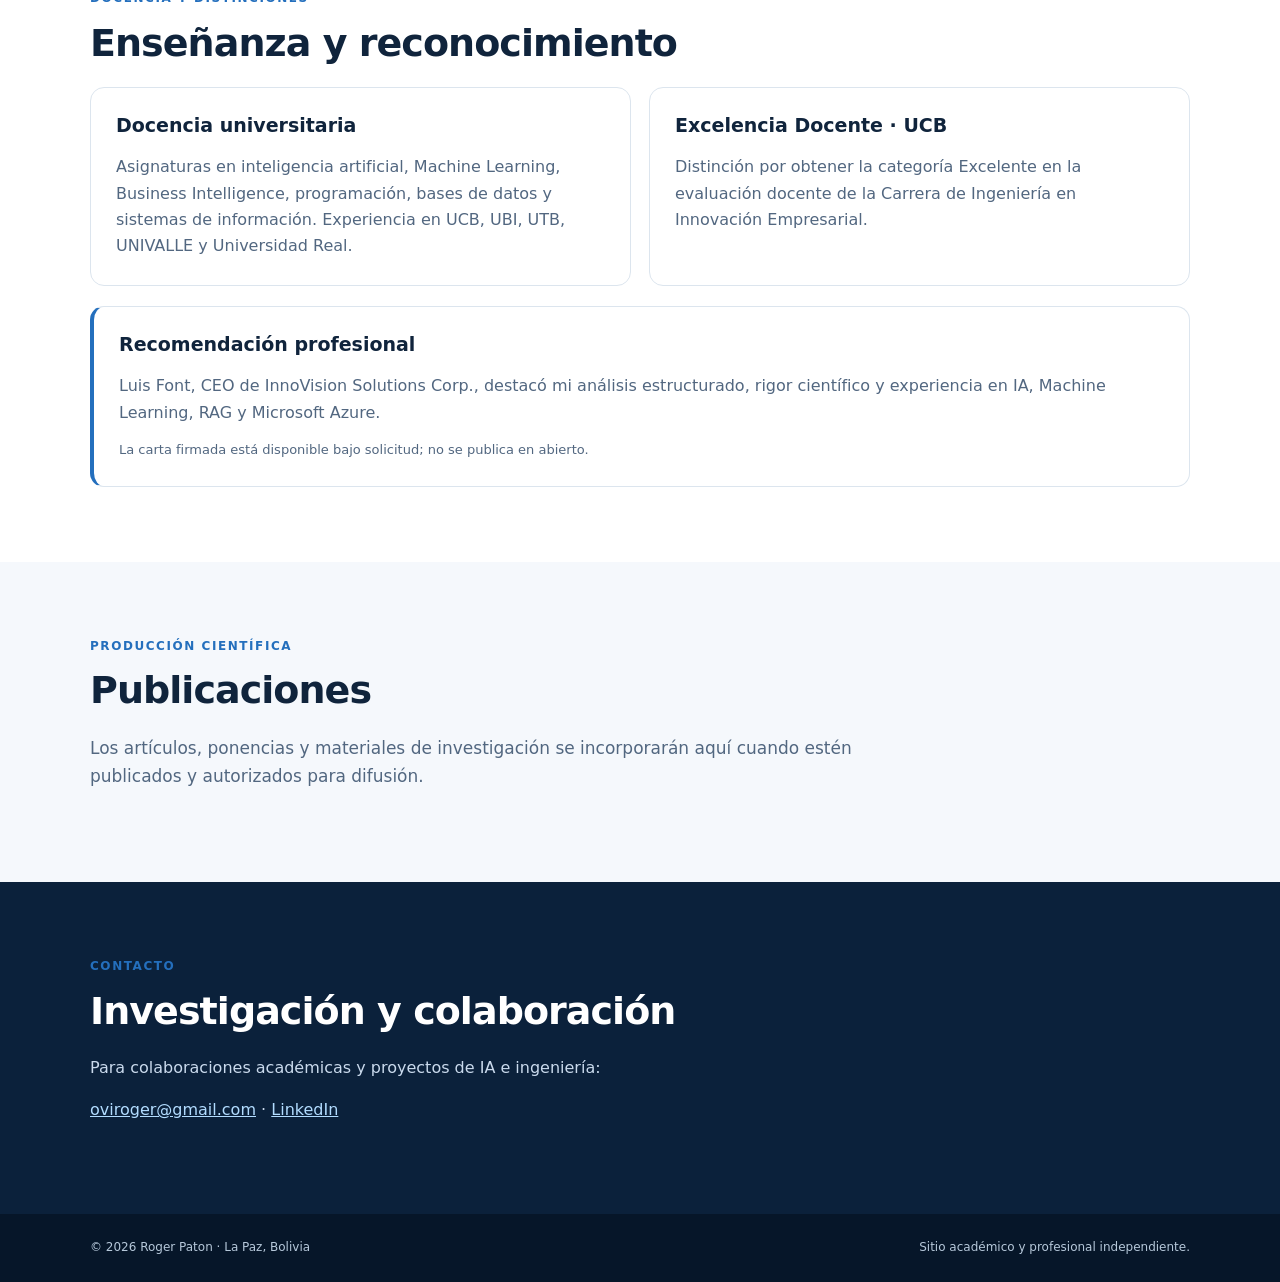
==== commit 0e80dad9: "Display completion years only for past roles and earned degrees" ====
--- a/index.html
+++ b/index.html
@@ -10,7 +10,7 @@
 <section class="section" id="perfil"><div class="wrap"><div class="over">Sobre mí</div><h2>Industria, academia e investigación</h2><p class="lead">Soy Ingeniero de Sistemas y Magíster en Ciencia de Datos por la Universidad Católica Boliviana “San Pablo”. Actualmente curso el Doctorado en Ciencias de la Ingeniería y ejerzo como Gerente de Tecnologías de la Información y la Comunicación en KPO Group.</p><div class="grid3"><article class="card"><h3>Más de 20 años en tecnología</h3><p>Gestión de sistemas corporativos, infraestructura, redes, nube y proyectos de transformación tecnológica.</p></article><article class="card"><h3>Inteligencia artificial</h3><p>IA generativa, recuperación aumentada por generación, aprendizaje automático e ingeniería de datos.</p></article><article class="card"><h3>15 años de docencia universitaria</h3><p>Experiencia en inteligencia artificial, Business Intelligence, Machine Learning y sistemas de información.</p></article></div></div></section>
 <section class="section alt" id="investigacion"><div class="wrap"><div class="over">Research interests</div><h2>Áreas de interés científico</h2><p class="lead">Líneas de interés y posibles direcciones doctorales; no constituyen una declaración de publicaciones ni resultados aún no obtenidos.</p><div class="grid3"><article class="card"><h3>IA generativa y RAG</h3><p>Sistemas de recuperación de información, modelos de lenguaje y respuestas fundamentadas.</p></article><article class="card"><h3>Modelos y evaluación</h3><p>Machine Learning, minería de datos, validación experimental y análisis de resultados.</p></article><article class="card"><h3>IA confiable</h3><p>Trazabilidad, robustez, limitaciones de modelos y apoyo a decisiones en ámbitos especializados.</p></article></div></div></section>
 <section class="section" id="proyectos"><div class="wrap"><div class="over">Proyecto académico destacado</div><h2>Asistente inteligente para clasificación arancelaria con RAG</h2><div class="panel feature"><p><strong>Proyecto de investigación de Maestría en Ciencia de Datos · defendido</strong></p><p>Trabajo académico sobre el uso de recuperación aumentada por generación para apoyar la clasificación arancelaria mediante consulta contextual de documentación especializada y modelos de lenguaje.</p><span class="tag">RAG</span><span class="tag">Modelos de lenguaje</span><span class="tag">Clasificación arancelaria</span><span class="tag">Investigación aplicada</span><p class="small">Los resultados técnicos, datos y repositorios se publicarán solamente cuando exista autorización para su difusión.</p></div></div></section>
-<section class="section alt" id="experiencia"><div class="wrap"><div class="over">Trayectoria</div><h2>Experiencia y formación académica</h2><div class="grid2"><div class="timeline"><div class="entry"><h3>Gerente de Tecnologías de la Información y la Comunicación</h3><small>KPO Group · cargo actual</small><p>Dirección de iniciativas tecnológicas y capacidades corporativas de TI.</p></div><div class="entry"><h3>Responsable nacional de Tecnología de la Información</h3><small>Agencia Despachante de Aduana Paceña SRL / KPO Group · etapa anterior</small><p>Sistemas, infraestructura, redes, servicios cloud y desarrollo de software.</p></div><div class="entry"><h3>Trayectoria profesional anterior</h3><small>USAID/Chemonics, AITCOBOL, Atlas Precious Metals y UCB · experiencia previa</small><p>Bases de datos, monitoreo, sistemas GIS, redes y desarrollo informático.</p></div></div><div class="timeline"><div class="entry"><h3>Doctorado en Ciencias de la Ingeniería</h3><small>Universidad Católica Boliviana · en curso</small></div><div class="entry"><h3>Magíster en Ciencia de Datos</h3><small>Universidad Católica Boliviana</small></div><div class="entry"><h3>Especialista en Minería de Datos</h3><small>Universidad Católica Boliviana</small></div><div class="entry"><h3>Diplomado en Análisis de Datos</h3><small>Universidad Católica Boliviana</small></div><div class="entry"><h3>Diplomado en Educación Superior</h3><small>Universidad Mayor de San Andrés</small></div><div class="entry"><h3>Ingeniería de Sistemas</h3><small>Universidad Católica Boliviana</small></div></div></div></div></section>
+<section class="section alt" id="experiencia"><div class="wrap"><div class="over">Trayectoria</div><h2>Experiencia y formación académica</h2><div class="grid2"><div class="timeline"><div class="entry"><h3>Gerente de Tecnologías de la Información y la Comunicación</h3><small>KPO Group · cargo actual</small><p>Dirección de iniciativas tecnológicas y capacidades corporativas de TI.</p></div><div class="entry"><h3>Responsable nacional de Tecnología de la Información</h3><small>Agencia Despachante de Aduana Paceña SRL / KPO Group · 2026</small><p>Sistemas, infraestructura, redes, servicios cloud y desarrollo de software.</p></div><div class="entry"><h3>Trayectoria profesional anterior</h3><small>USAID/Chemonics, AITCOBOL, Atlas Precious Metals y UCB · 2011</small><p>Bases de datos, monitoreo, sistemas GIS, redes y desarrollo informático.</p></div></div><div class="timeline"><div class="entry"><h3>Doctorado en Ciencias de la Ingeniería</h3><small>Universidad Católica Boliviana · en curso</small></div><div class="entry"><h3>Magíster en Ciencia de Datos</h3><small>Universidad Católica Boliviana · 2026</small></div><div class="entry"><h3>Especialista en Minería de Datos</h3><small>Universidad Católica Boliviana · 2026</small></div><div class="entry"><h3>Diplomado en Análisis de Datos</h3><small>Universidad Católica Boliviana · 2025</small></div><div class="entry"><h3>Diplomado en Educación Superior</h3><small>Universidad Mayor de San Andrés · 2007</small></div><div class="entry"><h3>Ingeniería de Sistemas</h3><small>Universidad Católica Boliviana · 2005</small></div></div></div></div></section>
 <section class="section" id="docencia"><div class="wrap"><div class="over">Docencia y distinciones</div><h2>Enseñanza y reconocimiento</h2><div class="grid2"><article class="card"><h3>Docencia universitaria</h3><p>Asignaturas en inteligencia artificial, Machine Learning, Business Intelligence, programación, bases de datos y sistemas de información. Experiencia en UCB, UBI, UTB, UNIVALLE y Universidad Real.</p></article><article class="card"><h3>Excelencia Docente · UCB</h3><p>Distinción por obtener la categoría Excelente en la evaluación docente de la Carrera de Ingeniería en Innovación Empresarial.</p></article></div><div class="panel feature" style="margin-top:20px"><h3>Recomendación profesional</h3><p>Luis Font, CEO de InnoVision Solutions Corp., destacó mi análisis estructurado, rigor científico y experiencia en IA, Machine Learning, RAG y Microsoft Azure.</p><p class="small">La carta firmada está disponible bajo solicitud; no se publica en abierto.</p></div></div></section>
 <section class="section alt" id="publicaciones"><div class="wrap"><div class="over">Producción científica</div><h2>Publicaciones</h2><p class="lead">Los artículos, ponencias y materiales de investigación se incorporarán aquí cuando estén publicados y autorizados para difusión.</p></div></section>
 <section class="section contact" id="contacto"><div class="wrap"><div class="over">Contacto</div><h2>Investigación y colaboración</h2><p>Para colaboraciones académicas y proyectos de IA e ingeniería:</p><p><a href="mailto:oviroger@gmail.com">oviroger@gmail.com</a> · <a href="https://www.linkedin.com/in/r-paton-g/">LinkedIn</a></p></div></section></main>
